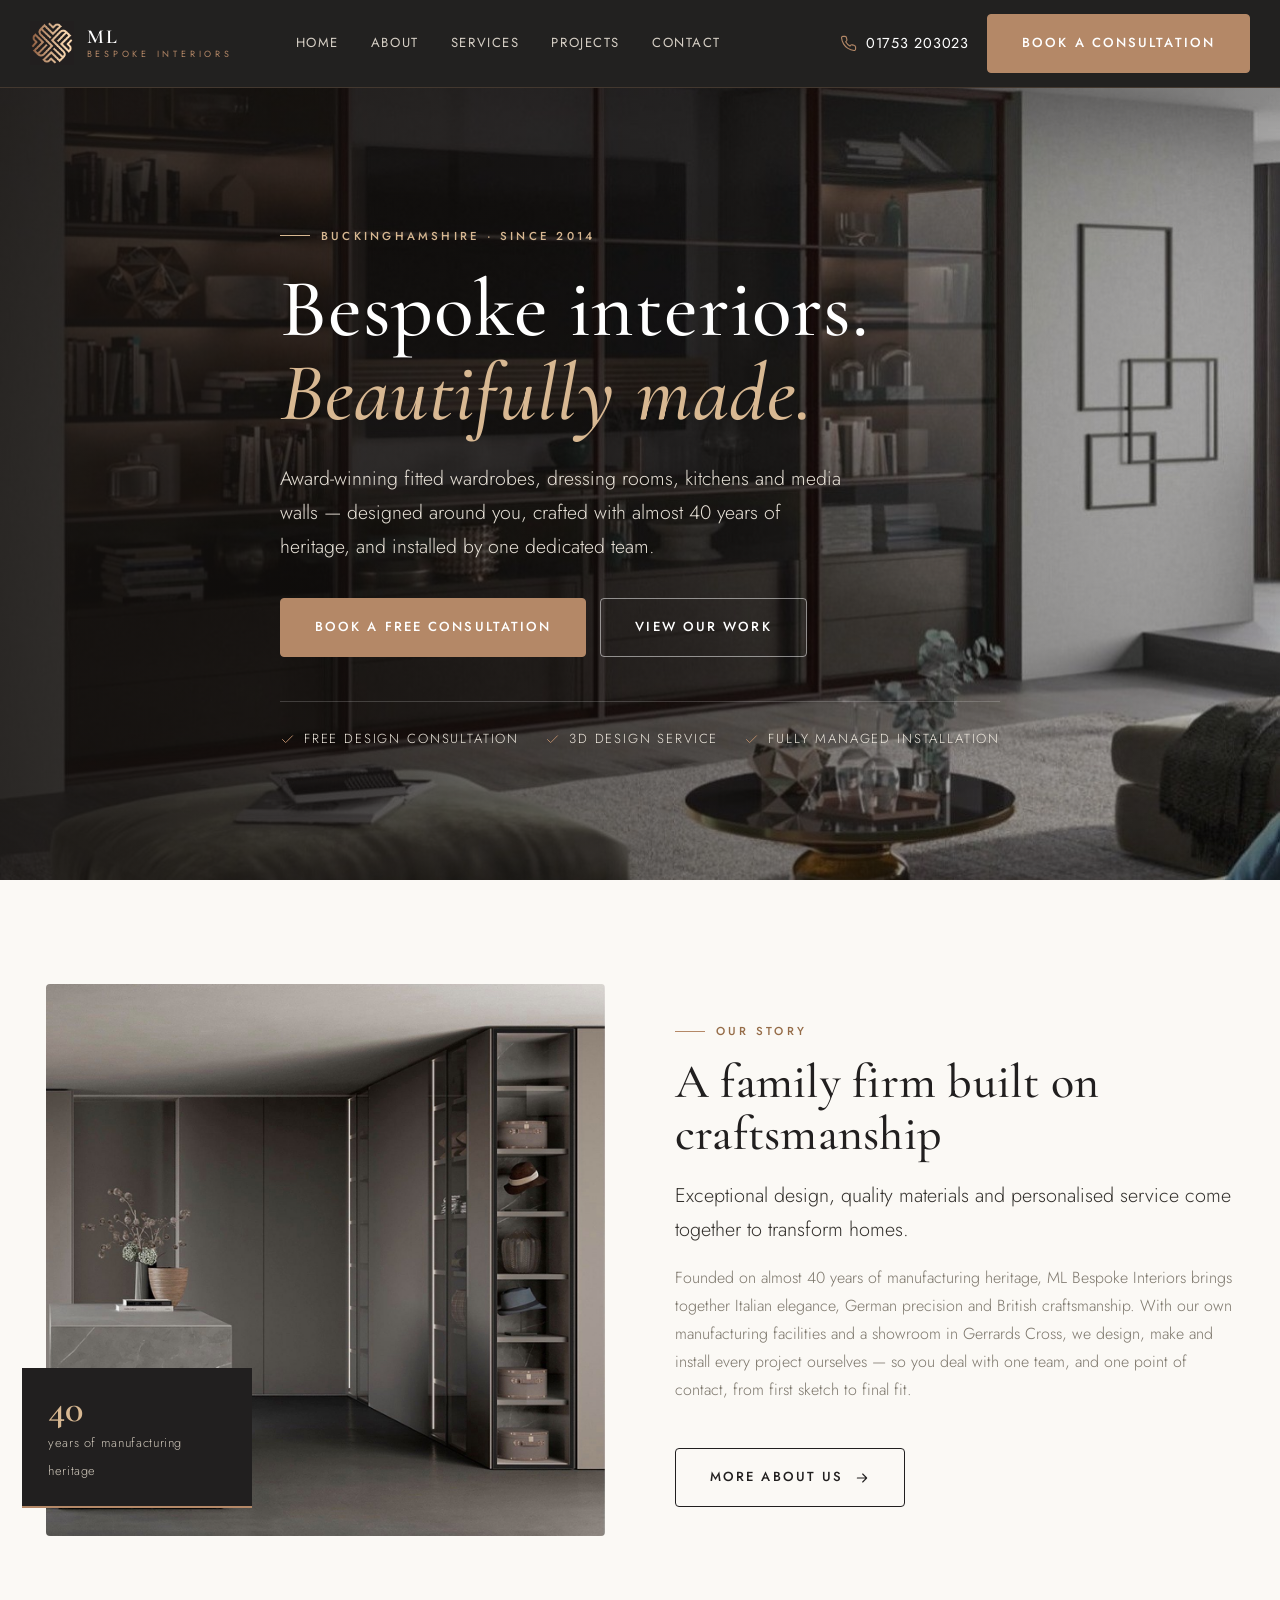
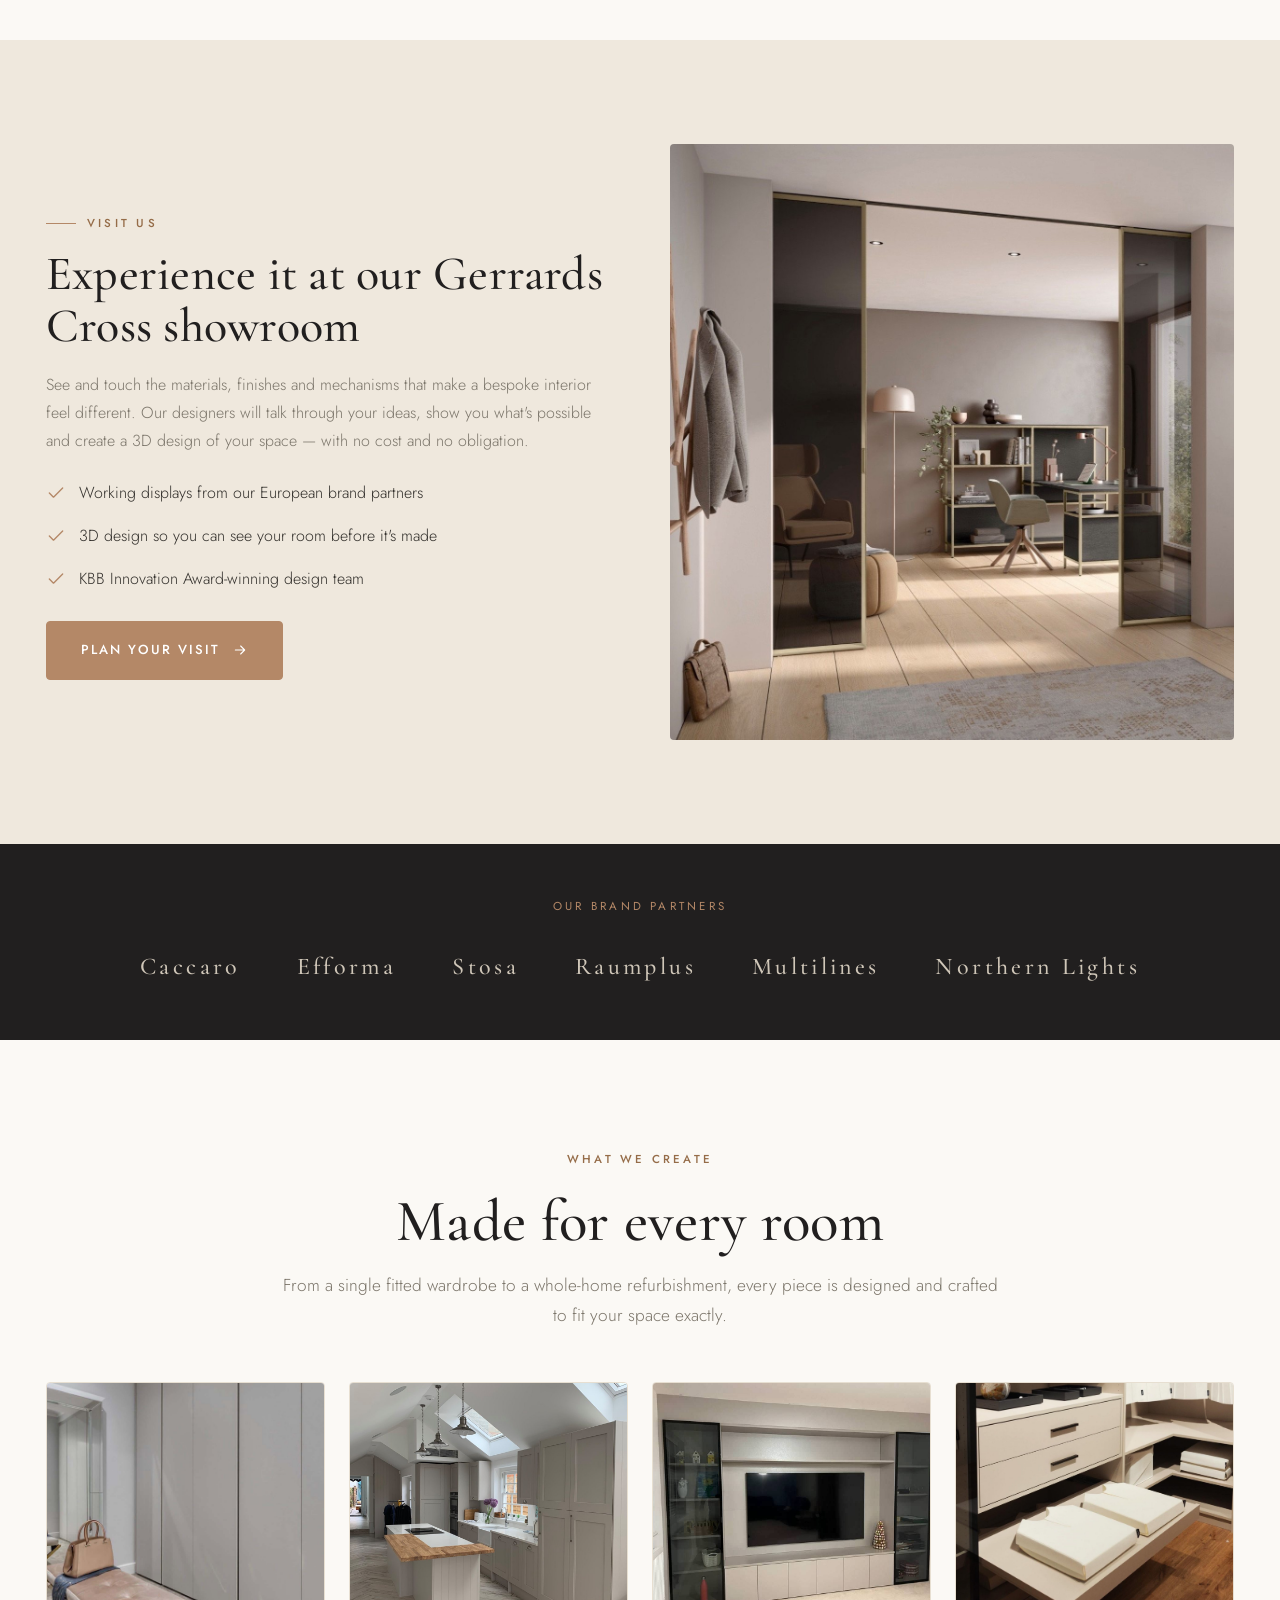
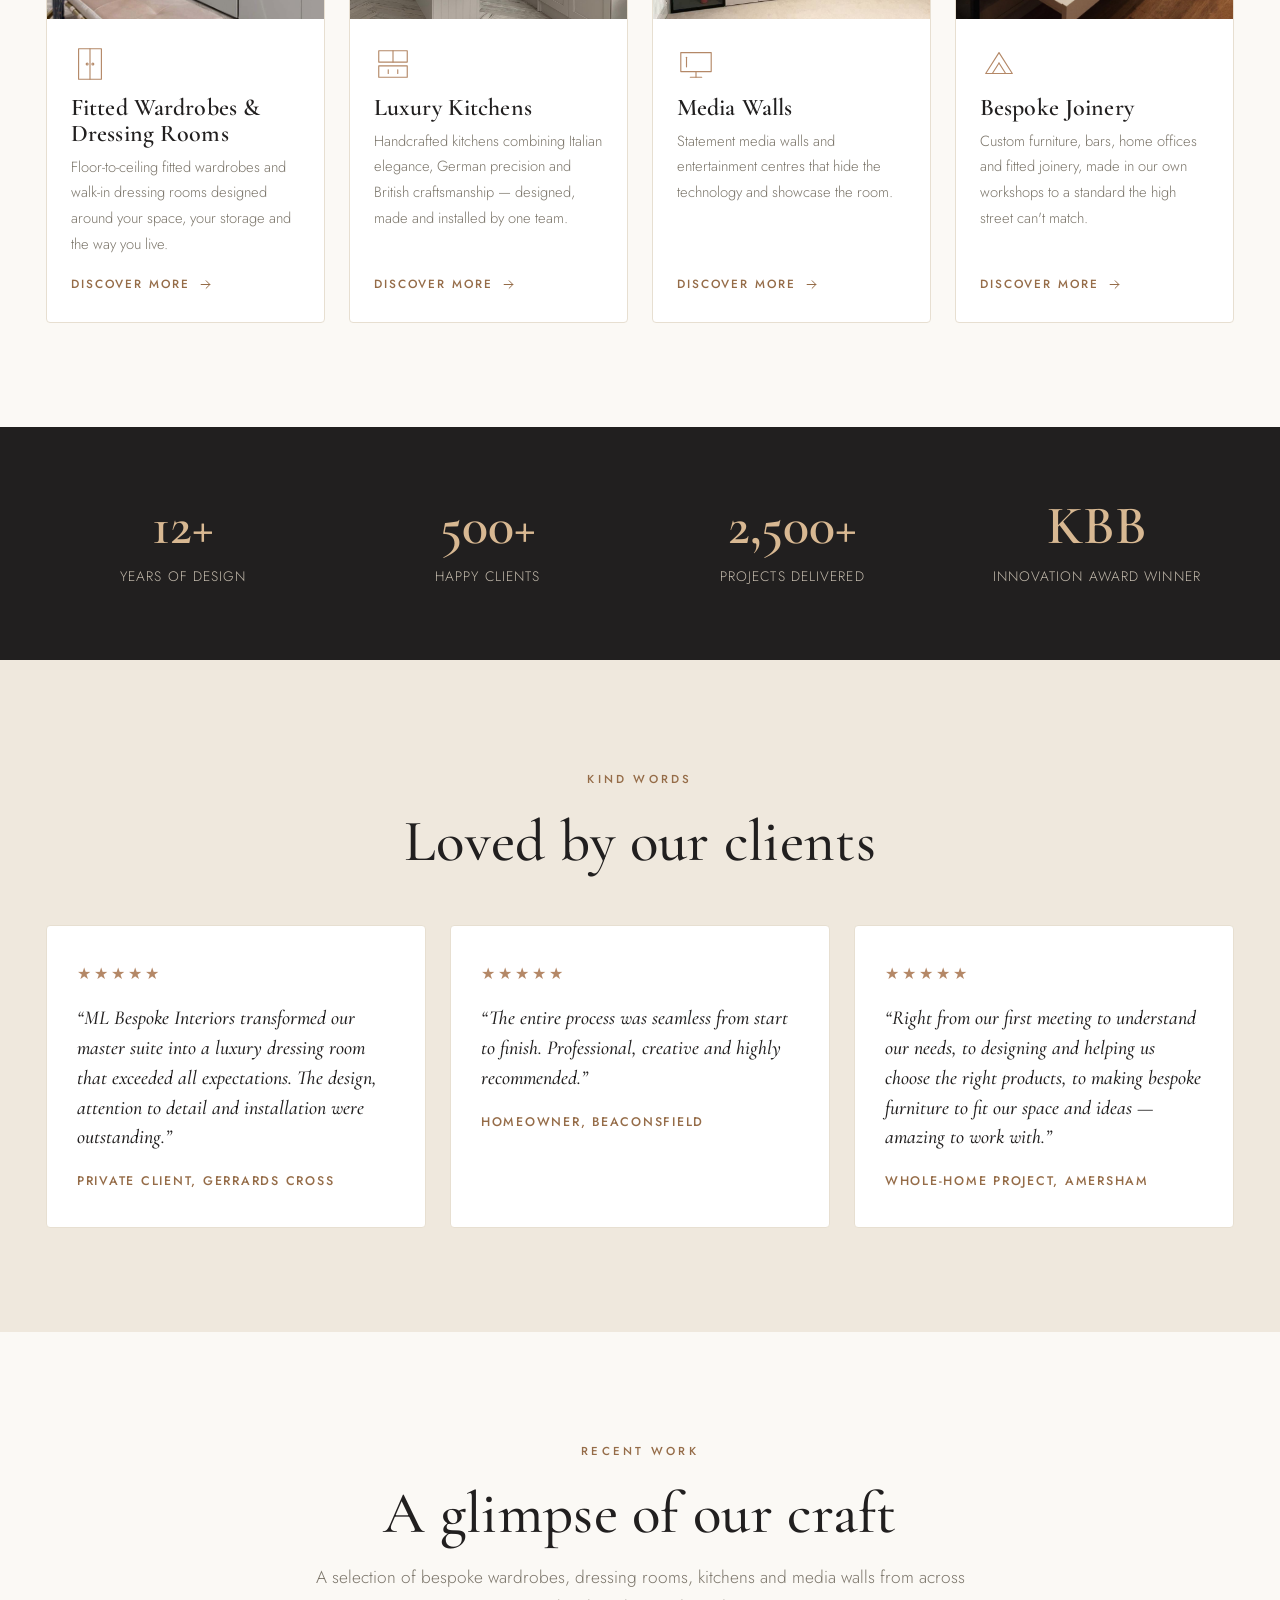
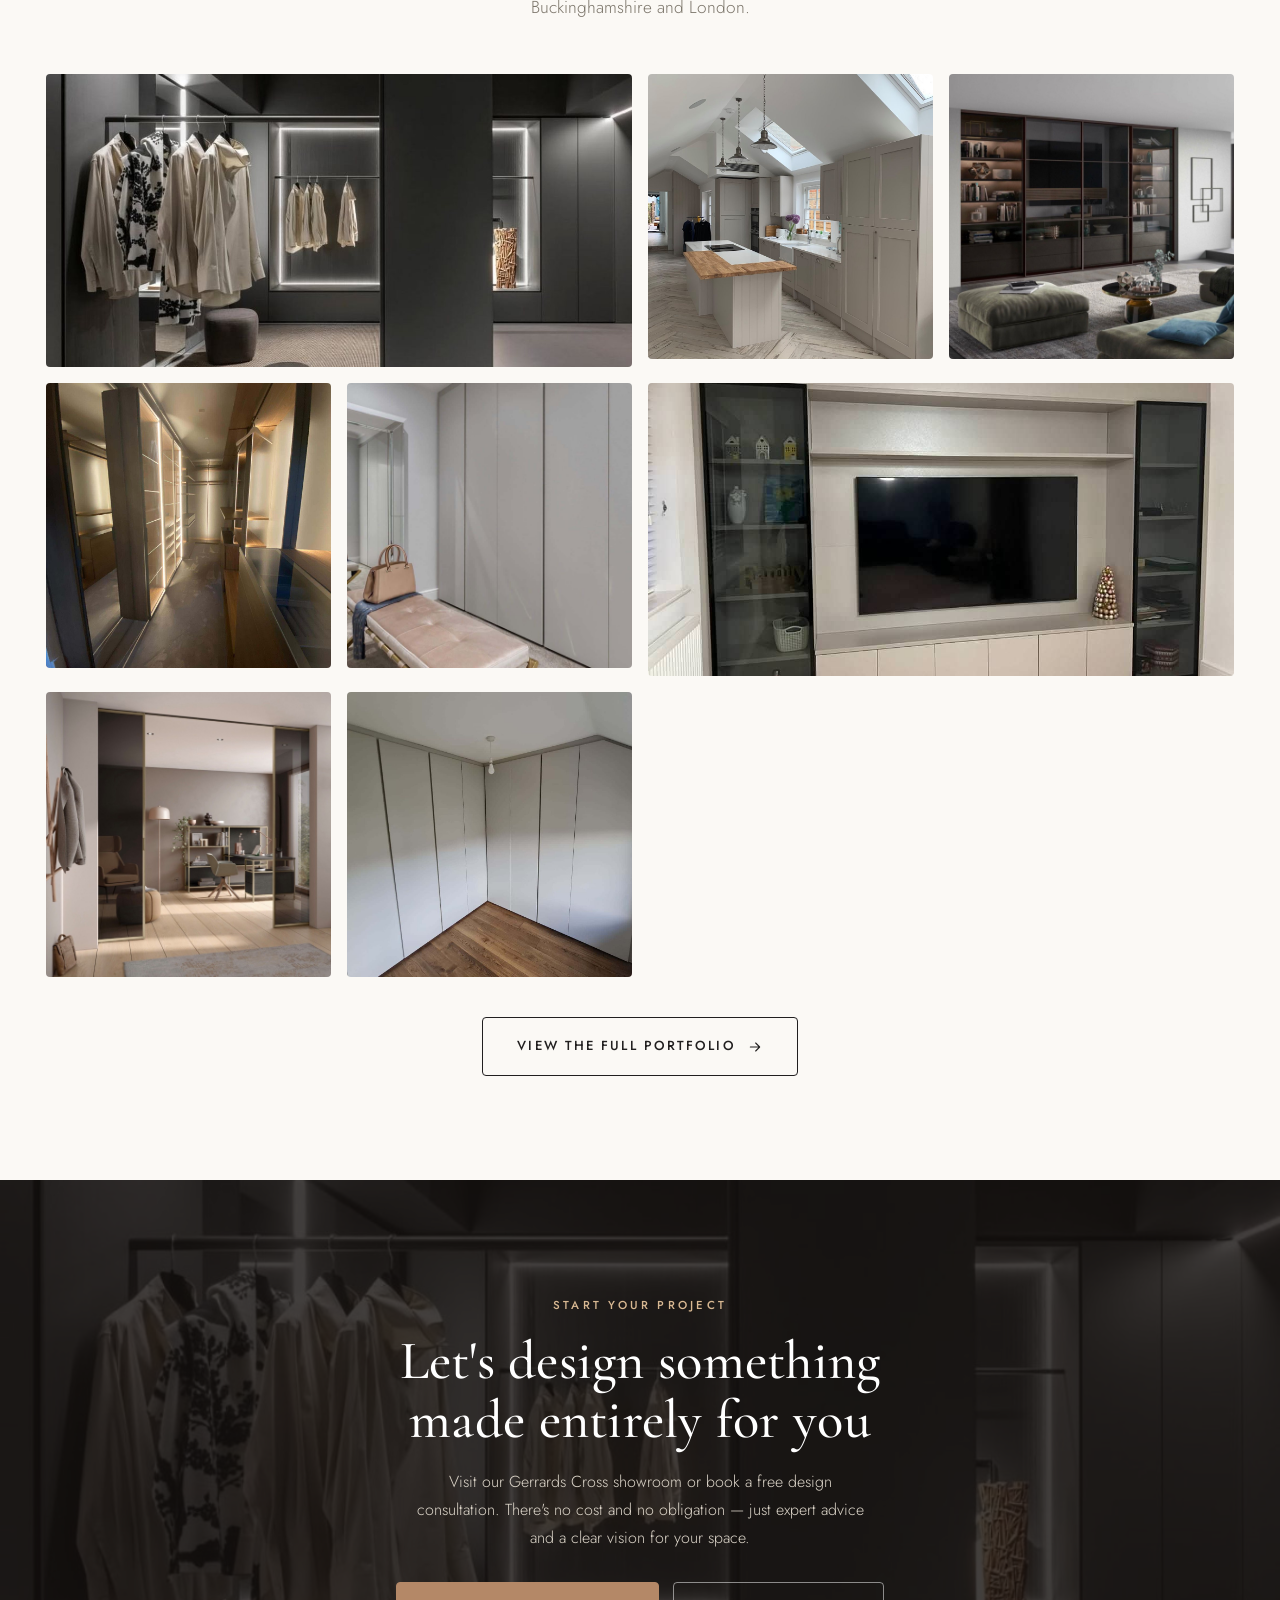
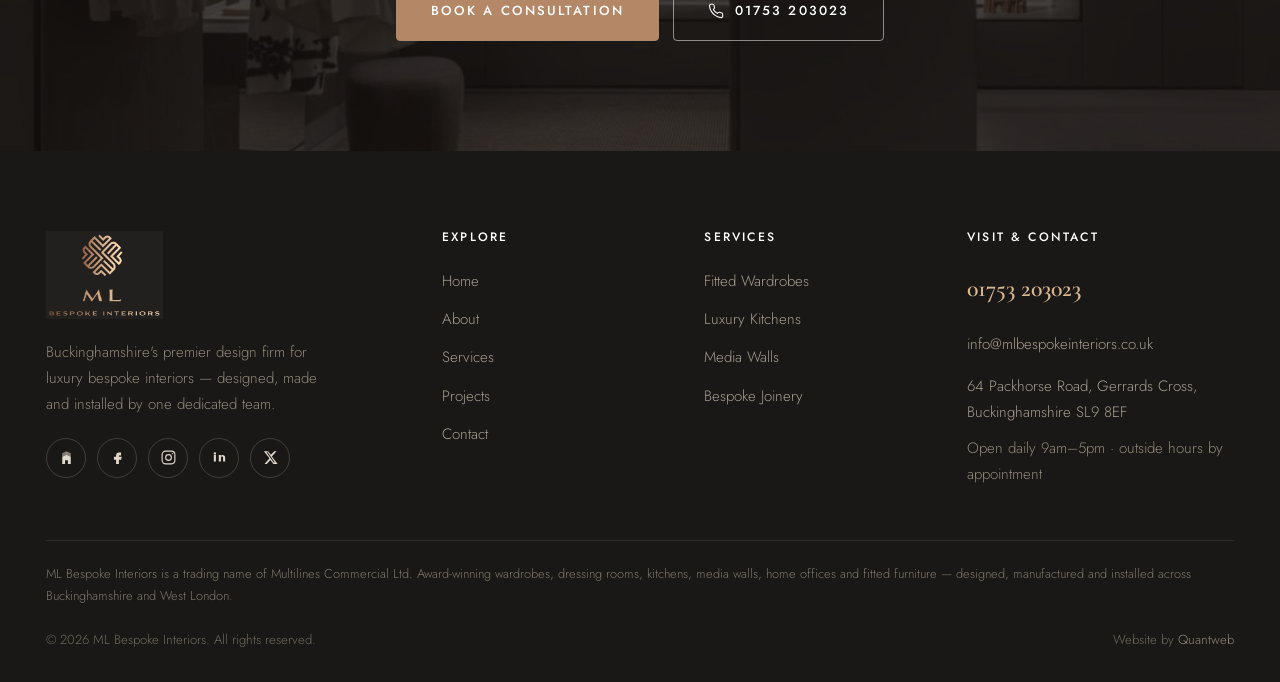
==== index.html @ 846ae1b1 "ML Bespoke Interiors site Co-authored-by: Cursor <cursoragent@cursor.com>" ====
<!doctype html><html lang="en"><head>
<meta charset="utf-8"><meta name="viewport" content="width=device-width,initial-scale=1">
<title>ML Bespoke Interiors — Luxury Bespoke Interiors in Buckinghamshire</title>
<meta name="description" content="Award-winning luxury bespoke interiors in Gerrards Cross, Buckinghamshire. Fitted wardrobes, walk-in dressing rooms, luxury kitchens, media walls and bespoke joinery — designed, made and installed by one team.">
<link rel="canonical" href="https://www.mlbespokeinteriors.co.uk/index.html">
<meta property="og:type" content="website"><meta property="og:site_name" content="ML Bespoke Interiors">
<meta property="og:title" content="ML Bespoke Interiors — Luxury Bespoke Interiors in Buckinghamshire"><meta property="og:description" content="Award-winning luxury bespoke interiors in Gerrards Cross, Buckinghamshire. Fitted wardrobes, walk-in dressing rooms, luxury kitchens, media walls and bespoke joinery — designed, made and installed by one team.">
<meta property="og:image" content="https://www.mlbespokeinteriors.co.uk/assets/hero.jpg"><meta name="theme-color" content="#211f1f">
<link rel="icon" href="assets/favicon.svg">
<link rel="preconnect" href="https://fonts.googleapis.com"><link rel="preconnect" href="https://fonts.gstatic.com" crossorigin>
<link href="https://fonts.googleapis.com/css2?family=Cormorant+Garamond:ital,wght@0,400;0,500;0,600;1,400;1,500&family=Jost:wght@300;400;500&display=swap" rel="stylesheet">
<link rel="stylesheet" href="css/site.css">
</head><body>
<header class="site"><div class="bar">
  <a class="brand" href="index.html" aria-label="ML Bespoke Interiors home">
    <img src="assets/mark.png" alt="ML Bespoke Interiors">
    <span class="bt"><b>ML</b><span>Bespoke Interiors</span></span>
  </a>
  <nav class="nav-links"><a href="index.html">Home</a><a href="about.html">About</a><a href="services.html">Services</a><a href="projects.html">Projects</a><a href="contact.html">Contact</a></nav>
  <div class="nav-cta">
    <a class="callchip" href="tel:+441753203023"><svg viewBox="0 0 24 24" fill="none" stroke="currentColor" stroke-width="1.6" stroke-linecap="round" stroke-linejoin="round"><path d="M22 16.9v3a2 2 0 0 1-2.2 2 19.8 19.8 0 0 1-8.6-3 19.5 19.5 0 0 1-6-6 19.8 19.8 0 0 1-3-8.6A2 2 0 0 1 4.1 2h3a2 2 0 0 1 2 1.7c.1.9.3 1.8.6 2.6a2 2 0 0 1-.5 2.1L8 9.6a16 16 0 0 0 6 6l1.2-1.2a2 2 0 0 1 2.1-.5c.8.3 1.7.5 2.6.6a2 2 0 0 1 1.7 2z"/></svg>01753 203023</a>
    <a class="btn btn-bronze" href="contact.html">Book a consultation</a>
    <button class="burger" data-mm-open aria-label="Open menu"><span></span><span></span><span></span></button>
  </div>
</div></header>
<div class="mm-back" data-mm-close></div>
<aside class="mobile-menu">
  <button class="mm-close" data-mm-close aria-label="Close">&times;</button>
  <a href="index.html" data-mm-close>Home</a><a href="about.html" data-mm-close>About</a><a href="services.html" data-mm-close>Services</a><a href="projects.html" data-mm-close>Projects</a><a href="contact.html" data-mm-close>Contact</a>
  <a class="btn btn-bronze" href="contact.html" data-mm-close>Book a consultation</a>
  <a class="btn btn-outline-w" href="tel:+441753203023" data-mm-close>Call 01753 203023</a>
</aside>
<section class="hero">
  <div class="bgimg"><img src="assets/hero.jpg" alt="Luxury bespoke interior by ML Bespoke Interiors"></div>
  <div class="wrap">
    <span class="eyebrow">Buckinghamshire · Since 2014</span>
    <h1>Bespoke interiors.<br><em>Beautifully made.</em></h1>
    <p class="sub">Award-winning fitted wardrobes, dressing rooms, kitchens and media walls — designed around you, crafted with almost 40 years of heritage, and installed by one dedicated team.</p>
    <div class="hero-cta"><a class="btn btn-bronze" href="contact.html">Book a free consultation</a><a class="btn btn-outline-w" href="projects.html">View our work</a></div>
    <div class="hero-quick">
      <a href="services.html"><svg viewBox="0 0 24 24" fill="none" stroke="currentColor" stroke-width="1.6" stroke-linecap="round" stroke-linejoin="round"><path d="m20 6-11 11-5-5"/></svg> Free design consultation</a>
      <a href="services.html"><svg viewBox="0 0 24 24" fill="none" stroke="currentColor" stroke-width="1.6" stroke-linecap="round" stroke-linejoin="round"><path d="m20 6-11 11-5-5"/></svg> 3D design service</a>
      <a href="services.html"><svg viewBox="0 0 24 24" fill="none" stroke="currentColor" stroke-width="1.6" stroke-linecap="round" stroke-linejoin="round"><path d="m20 6-11 11-5-5"/></svg> Fully managed installation</a>
    </div>
  </div>
</section>

<section class="sec"><div class="wrap"><div class="split">
  <div class="media" data-reveal><img src="assets/p02.jpg" alt="Bespoke fitted furniture in a Buckinghamshire home"><div class="tag"><b>40</b><span>years of manufacturing heritage</span></div></div>
  <div class="copy" data-reveal>
    <span class="eyebrow">Our story</span>
    <h2 style="font-size:clamp(2rem,3.8vw,3rem);margin:16px 0 18px;font-weight:500">A family firm built on craftsmanship</h2>
    <p class="lead">Exceptional design, quality materials and personalised service come together to transform homes.</p>
    <p>Founded on almost 40 years of manufacturing heritage, ML Bespoke Interiors brings together Italian elegance, German precision and British craftsmanship. With our own manufacturing facilities and a showroom in Gerrards Cross, we design, make and install every project ourselves — so you deal with one team, and one point of contact, from first sketch to final fit.</p>
    <a class="btn btn-outline" href="about.html" style="margin-top:26px">More about us <svg viewBox="0 0 24 24" fill="none" stroke="currentColor" stroke-width="1.6" stroke-linecap="round" stroke-linejoin="round"><path d="M5 12h14M13 6l6 6-6 6"/></svg></a>
  </div>
</div></div></section>

<section class="showband sec"><div class="wrap"><div class="split rev">
  <div class="media" data-reveal><img src="assets/p06.jpg" alt="ML Bespoke Interiors showroom design"></div>
  <div class="copy" data-reveal>
    <span class="eyebrow">Visit us</span>
    <h2 style="font-size:clamp(2rem,3.8vw,3rem);margin:16px 0 18px;font-weight:500">Experience it at our Gerrards Cross showroom</h2>
    <p>See and touch the materials, finishes and mechanisms that make a bespoke interior feel different. Our designers will talk through your ideas, show you what's possible and create a 3D design of your space — with no cost and no obligation.</p>
    <ul class="mini-list">
      <li><svg viewBox="0 0 24 24" fill="none" stroke="currentColor" stroke-width="1.6" stroke-linecap="round" stroke-linejoin="round"><path d="m20 6-11 11-5-5"/></svg> Working displays from our European brand partners</li>
      <li><svg viewBox="0 0 24 24" fill="none" stroke="currentColor" stroke-width="1.6" stroke-linecap="round" stroke-linejoin="round"><path d="m20 6-11 11-5-5"/></svg> 3D design so you can see your room before it's made</li>
      <li><svg viewBox="0 0 24 24" fill="none" stroke="currentColor" stroke-width="1.6" stroke-linecap="round" stroke-linejoin="round"><path d="m20 6-11 11-5-5"/></svg> KBB Innovation Award-winning design team</li>
    </ul>
    <a class="btn btn-bronze" href="contact.html" style="margin-top:28px">Plan your visit <svg viewBox="0 0 24 24" fill="none" stroke="currentColor" stroke-width="1.6" stroke-linecap="round" stroke-linejoin="round"><path d="M5 12h14M13 6l6 6-6 6"/></svg></a>
  </div>
</div></div></section>

<section class="brands"><div class="wrap">
  <p class="lab">Our brand partners</p>
  <div class="row"><span>Caccaro</span><span>Efforma</span><span>Stosa</span><span>Raumplus</span><span>Multilines</span><span>Northern Lights</span></div>
</div></section>

<section class="sec"><div class="wrap">
  <div class="sec-head center" data-reveal><span class="eyebrow c">What we create</span><h2>Made for every room</h2><p>From a single fitted wardrobe to a whole-home refurbishment, every piece is designed and crafted to fit your space exactly.</p></div>
  <div class="grid4"><a class="scard" href="services.html" data-reveal>
      <div class="ph"><img src="assets/p11.jpg" alt="Fitted Wardrobes & Dressing Rooms" loading="lazy"></div>
      <div class="bd"><div class="ic"><svg viewBox="0 0 40 40" fill="none" stroke="currentColor" stroke-width="1.2" stroke-linecap="round" stroke-linejoin="round"><rect x="8" y="4" width="24" height="32"/><line x1="20" y1="4" x2="20" y2="36"/><circle cx="17" cy="20" r="1"/><circle cx="23" cy="20" r="1"/></svg></div><h3>Fitted Wardrobes & Dressing Rooms</h3><p>Floor-to-ceiling fitted wardrobes and walk-in dressing rooms designed around your space, your storage and the way you live.</p><span class="go">Discover more <svg viewBox="0 0 24 24" fill="none" stroke="currentColor" stroke-width="1.6" stroke-linecap="round" stroke-linejoin="round"><path d="M5 12h14M13 6l6 6-6 6"/></svg></span></div></a><a class="scard" href="services.html" data-reveal>
      <div class="ph"><img src="assets/p03.jpg" alt="Luxury Kitchens" loading="lazy"></div>
      <div class="bd"><div class="ic"><svg viewBox="0 0 40 40" fill="none" stroke="currentColor" stroke-width="1.2" stroke-linecap="round" stroke-linejoin="round"><rect x="5" y="6" width="30" height="12"/><rect x="5" y="22" width="30" height="12"/><line x1="20" y1="6" x2="20" y2="18"/><line x1="15" y1="26" x2="15" y2="30"/><line x1="25" y1="26" x2="25" y2="30"/></svg></div><h3>Luxury Kitchens</h3><p>Handcrafted kitchens combining Italian elegance, German precision and British craftsmanship — designed, made and installed by one team.</p><span class="go">Discover more <svg viewBox="0 0 24 24" fill="none" stroke="currentColor" stroke-width="1.6" stroke-linecap="round" stroke-linejoin="round"><path d="M5 12h14M13 6l6 6-6 6"/></svg></span></div></a><a class="scard" href="services.html" data-reveal>
      <div class="ph"><img src="assets/p08.jpg" alt="Media Walls" loading="lazy"></div>
      <div class="bd"><div class="ic"><svg viewBox="0 0 40 40" fill="none" stroke="currentColor" stroke-width="1.2" stroke-linecap="round" stroke-linejoin="round"><rect x="4" y="8" width="32" height="20"/><line x1="14" y1="34" x2="26" y2="34"/><line x1="20" y1="28" x2="20" y2="34"/><line x1="10" y1="13" x2="10" y2="23"/></svg></div><h3>Media Walls</h3><p>Statement media walls and entertainment centres that hide the technology and showcase the room.</p><span class="go">Discover more <svg viewBox="0 0 24 24" fill="none" stroke="currentColor" stroke-width="1.6" stroke-linecap="round" stroke-linejoin="round"><path d="M5 12h14M13 6l6 6-6 6"/></svg></span></div></a><a class="scard" href="services.html" data-reveal>
      <div class="ph"><img src="assets/p05.jpg" alt="Bespoke Joinery" loading="lazy"></div>
      <div class="bd"><div class="ic"><svg viewBox="0 0 40 40" fill="none" stroke="currentColor" stroke-width="1.2" stroke-linecap="round" stroke-linejoin="round"><path d="M6 30 20 8l14 22z"/><line x1="13" y1="30" x2="20" y2="19"/><line x1="27" y1="30" x2="20" y2="19"/></svg></div><h3>Bespoke Joinery</h3><p>Custom furniture, bars, home offices and fitted joinery, made in our own workshops to a standard the high street can't match.</p><span class="go">Discover more <svg viewBox="0 0 24 24" fill="none" stroke="currentColor" stroke-width="1.6" stroke-linecap="round" stroke-linejoin="round"><path d="M5 12h14M13 6l6 6-6 6"/></svg></span></div></a></div>
</div></section>

<section class="stats sec-sm"><div class="wrap"><div class="s" data-reveal><b>12+</b><span>Years of design</span></div><div class="s" data-reveal><b>500+</b><span>Happy clients</span></div><div class="s" data-reveal><b>2,500+</b><span>Projects delivered</span></div><div class="s" data-reveal><b>KBB</b><span>Innovation Award winner</span></div></div></section>

<section class="sec" style="background:var(--stone)"><div class="wrap">
  <div class="sec-head center" data-reveal><span class="eyebrow c">Kind words</span><h2>Loved by our clients</h2></div>
  <div class="tgrid"><div class="tcard" data-reveal><div class="stars">&#9733;&#9733;&#9733;&#9733;&#9733;</div><p>&ldquo;ML Bespoke Interiors transformed our master suite into a luxury dressing room that exceeded all expectations. The design, attention to detail and installation were outstanding.&rdquo;</p><div class="who">Private client, Gerrards Cross</div></div><div class="tcard" data-reveal><div class="stars">&#9733;&#9733;&#9733;&#9733;&#9733;</div><p>&ldquo;The entire process was seamless from start to finish. Professional, creative and highly recommended.&rdquo;</p><div class="who">Homeowner, Beaconsfield</div></div><div class="tcard" data-reveal><div class="stars">&#9733;&#9733;&#9733;&#9733;&#9733;</div><p>&ldquo;Right from our first meeting to understand our needs, to designing and helping us choose the right products, to making bespoke furniture to fit our space and ideas — amazing to work with.&rdquo;</p><div class="who">Whole-home project, Amersham</div></div></div>
</div></section>

<section class="sec"><div class="wrap">
  <div class="sec-head center" data-reveal><span class="eyebrow c">Recent work</span><h2>A glimpse of our craft</h2><p>A selection of bespoke wardrobes, dressing rooms, kitchens and media walls from across Buckinghamshire and London.</p></div>
  <div class="gal"><a data-lb="assets/p12.jpg" class="wide"><img src="assets/p12.jpg" alt="ML Bespoke Interiors project" loading="lazy"></a><a data-lb="assets/p03.jpg"><img src="assets/p03.jpg" alt="ML Bespoke Interiors project" loading="lazy"></a><a data-lb="assets/p04.jpg"><img src="assets/p04.jpg" alt="ML Bespoke Interiors project" loading="lazy"></a><a data-lb="assets/p07.jpg"><img src="assets/p07.jpg" alt="ML Bespoke Interiors project" loading="lazy"></a><a data-lb="assets/p11.jpg"><img src="assets/p11.jpg" alt="ML Bespoke Interiors project" loading="lazy"></a><a data-lb="assets/p08.jpg" class="wide"><img src="assets/p08.jpg" alt="ML Bespoke Interiors project" loading="lazy"></a><a data-lb="assets/p06.jpg"><img src="assets/p06.jpg" alt="ML Bespoke Interiors project" loading="lazy"></a><a data-lb="assets/p10.jpg"><img src="assets/p10.jpg" alt="ML Bespoke Interiors project" loading="lazy"></a></div>
  <div style="text-align:center;margin-top:40px" data-reveal><a class="btn btn-outline" href="projects.html">View the full portfolio <svg viewBox="0 0 24 24" fill="none" stroke="currentColor" stroke-width="1.6" stroke-linecap="round" stroke-linejoin="round"><path d="M5 12h14M13 6l6 6-6 6"/></svg></a></div>
</div></section>

<section class="cta">
  <div class="bgimg"><img src="assets/p12.jpg" alt="Luxury walk-in dressing room by ML Bespoke Interiors" loading="lazy"></div>
  <div class="wrap" data-reveal>
    <span class="eyebrow c" style="color:var(--gold-l)">Start your project</span>
    <h2>Let's design something made entirely for you</h2>
    <p>Visit our Gerrards Cross showroom or book a free design consultation. There's no cost and no obligation — just expert advice and a clear vision for your space.</p>
    <div class="cta-row"><a class="btn btn-bronze" href="contact.html">Book a consultation</a><a class="btn btn-outline-w" href="tel:+441753203023"><svg viewBox="0 0 24 24" fill="none" stroke="currentColor" stroke-width="1.6" stroke-linecap="round" stroke-linejoin="round"><path d="M22 16.9v3a2 2 0 0 1-2.2 2 19.8 19.8 0 0 1-8.6-3 19.5 19.5 0 0 1-6-6 19.8 19.8 0 0 1-3-8.6A2 2 0 0 1 4.1 2h3a2 2 0 0 1 2 1.7c.1.9.3 1.8.6 2.6a2 2 0 0 1-.5 2.1L8 9.6a16 16 0 0 0 6 6l1.2-1.2a2 2 0 0 1 2.1-.5c.8.3 1.7.5 2.6.6a2 2 0 0 1 1.7 2z"/></svg> 01753 203023</a></div>
  </div>
</section>
<footer class="site"><div class="wrap">
  <div class="cols">
    <div class="fbrand"><img src="assets/logo.png" alt="ML Bespoke Interiors"><p>Buckinghamshire's premier design firm for luxury bespoke interiors — designed, made and installed by one dedicated team.</p>
      <div class="fsoc"><a href="https://www.houzz.co.uk/pro/webuser_960647307" target="_blank" rel="noopener" aria-label="Houzz"><svg viewBox="0 0 24 24" fill="currentColor"><path d="M12 3 6 6v5l6-3 6 3V6z" opacity=".55"/><path d="M6 11v10h4v-5h4v5h4V11l-6-3z"/></svg></a><a href="https://www.facebook.com/MultilinesLuxuryBedrooms" target="_blank" rel="noopener" aria-label="Facebook"><svg viewBox="0 0 24 24" fill="currentColor"><path d="M14 9h3V5h-3c-2.2 0-4 1.8-4 4v2H7v4h3v6h4v-6h3l1-4h-4V9a1 1 0 0 1 1-1z"/></svg></a><a href="https://www.instagram.com/ml_bespoke_interiors" target="_blank" rel="noopener" aria-label="Instagram"><svg viewBox="0 0 24 24" fill="none" stroke="currentColor" stroke-width="1.6"><rect x="3" y="3" width="18" height="18" rx="5"/><circle cx="12" cy="12" r="4"/><circle cx="17.5" cy="6.5" r="1" fill="currentColor" stroke="none"/></svg></a><a href="https://www.linkedin.com/company/79999368" target="_blank" rel="noopener" aria-label="LinkedIn"><svg viewBox="0 0 24 24" fill="currentColor"><path d="M6.94 8.5v9H4V8.5zM5.47 4.5a1.7 1.7 0 1 0 0 3.4 1.7 1.7 0 0 0 0-3.4zM20 17.5h-2.9v-4.8c0-1.2-.5-2-1.5-2s-1.6.7-1.6 2v4.8H11v-9h2.9v1.2c.5-.8 1.4-1.4 2.7-1.4 2 0 3.4 1.3 3.4 4z"/></svg></a><a href="https://x.com/ml_bespoke" target="_blank" rel="noopener" aria-label="X"><svg viewBox="0 0 24 24" fill="currentColor"><path d="M17.5 3h3l-6.6 7.6L22 21h-5.9l-4.3-5.6L6.7 21H3.6l7-8.1L2.5 3h6l3.9 5.1zm-1 16h1.6L8 4.6H6.3z"/></svg></a></div>
    </div>
    <div class="col"><h4>Explore</h4><a href="index.html">Home</a><a href="about.html">About</a><a href="services.html">Services</a><a href="projects.html">Projects</a><a href="contact.html">Contact</a></div>
    <div class="col"><h4>Services</h4><a href="services.html">Fitted Wardrobes</a><a href="services.html">Luxury Kitchens</a><a href="services.html">Media Walls</a><a href="services.html">Bespoke Joinery</a></div>
    <div class="col fcontact"><h4>Visit &amp; contact</h4>
      <a class="big" href="tel:+441753203023">01753 203023</a>
      <a href="mailto:info@mlbespokeinteriors.co.uk">info@mlbespokeinteriors.co.uk</a>
      <p style="margin-top:10px">64 Packhorse Road, Gerrards Cross, Buckinghamshire SL9 8EF</p>
      <p style="color:#8f877a">Open daily 9am–5pm · outside hours by appointment</p>
    </div>
  </div>
  <div style="padding-top:22px;font-size:.8rem;color:#7d766b;line-height:1.7;font-weight:300">
    <p>ML Bespoke Interiors is a trading name of Multilines Commercial Ltd. Award-winning wardrobes, dressing rooms, kitchens, media walls, home offices and fitted furniture — designed, manufactured and installed across Buckinghamshire and West London.</p>
  </div>
  <div class="foot-bot"><span>&copy; 2026 ML Bespoke Interiors. All rights reserved.</span><span>Website by <a href="https://quantweb.co.uk" target="_blank" rel="noopener">Quantweb</a></span></div>
</div></footer>
<div class="lb" id="lb"><span class="x">&times;</span><span class="nav prev">&#8249;</span><span class="nav next">&#8250;</span><img src="" alt="ML Bespoke Interiors project"></div>
<script src="js/site.js"></script>
</body></html>
---- css/site.css ----
/* ML Bespoke Interiors — Quantweb build 2026 (charcoal + bronze, luxury) */
:root{
  --ink:#211f1f; --ink2:#33302c; --muted:#7c766b; --soft:#9a9284;
  --bronze:#b48867; --bronze-d:#956c48; --gold-l:#d8b892;
  --cream:#f7f3ec; --stone:#efe8dd; --line:#e7dfd1; --line-d:#3a3632;
  --bg:#fbf9f5; --white:#fff; --dark:#1a1817; --charcoal:#211f1f;
  --f-h:"Cormorant Garamond",Georgia,serif;
  --f-b:"Jost",-apple-system,BlinkMacSystemFont,"Segoe UI",sans-serif;
  --wrap:1240px; --r:4px;
  --shadow:0 34px 70px -30px rgba(30,22,12,.34);
  --shadow-s:0 16px 38px -18px rgba(30,22,12,.24);
}
*{box-sizing:border-box;margin:0;padding:0}
html{scroll-behavior:smooth}
body{font-family:var(--f-b);background:var(--bg);color:var(--ink2);line-height:1.75;font-weight:300;-webkit-font-smoothing:antialiased;overflow-x:hidden}
img{max-width:100%;display:block}
a{color:inherit;text-decoration:none}
h1,h2,h3,h4{font-family:var(--f-h);color:var(--ink);line-height:1.08;font-weight:600;letter-spacing:.005em}
.wrap{max-width:var(--wrap);margin:0 auto;padding:0 26px}
.eyebrow{display:inline-flex;align-items:center;gap:11px;font-family:var(--f-b);font-weight:500;font-size:.72rem;letter-spacing:.28em;text-transform:uppercase;color:var(--bronze-d)}
.eyebrow::before{content:"";width:30px;height:1px;background:var(--bronze)}
.eyebrow.c::before{display:none}
.sec{padding:104px 0}
.sec-sm{padding:72px 0}
.sec-head{max-width:720px;margin-bottom:52px}
.sec-head.center{margin-left:auto;margin-right:auto;text-align:center}
.sec-head h2{font-size:clamp(2.4rem,4.6vw,3.7rem);margin:18px 0 16px;font-weight:500}
.sec-head p{font-size:1.08rem;color:var(--muted)}
.lead{font-size:1.24rem;color:var(--ink2);font-weight:300;line-height:1.7}

/* buttons */
.btn{display:inline-flex;align-items:center;justify-content:center;gap:11px;font-family:var(--f-b);font-weight:500;font-size:.82rem;letter-spacing:.16em;text-transform:uppercase;padding:17px 34px;border-radius:var(--r);border:1px solid transparent;cursor:pointer;transition:.25s}
.btn svg{width:16px;height:16px}
.btn-bronze{background:var(--bronze);color:#fff;border-color:var(--bronze)}
.btn-bronze:hover{background:var(--bronze-d);border-color:var(--bronze-d)}
.btn-ink{background:var(--ink);color:#fff;border-color:var(--ink)}
.btn-ink:hover{background:#000}
.btn-outline{background:transparent;color:var(--ink);border-color:var(--ink)}
.btn-outline:hover{background:var(--ink);color:#fff}
.btn-outline-w{background:transparent;color:#fff;border-color:rgba(255,255,255,.5)}
.btn-outline-w:hover{background:#fff;color:var(--ink);border-color:#fff}

/* header — charcoal bar (logo blends) */
header.site{position:sticky;top:0;z-index:60;background:rgba(26,24,23,.96);backdrop-filter:blur(10px);border-bottom:1px solid rgba(180,136,103,.22)}
.bar{max-width:1340px;margin:0 auto;padding:14px 30px;display:flex;align-items:center;gap:26px}
.brand{display:flex;align-items:center;gap:13px}
.brand img{height:44px;width:auto}
.brand .bt{display:flex;flex-direction:column;line-height:1}
.brand .bt b{font-family:var(--f-h);font-weight:600;font-size:1.24rem;color:#fff;letter-spacing:.14em}
.brand .bt span{font-family:var(--f-b);font-weight:400;font-size:.56rem;letter-spacing:.42em;text-transform:uppercase;color:var(--bronze);margin-top:3px}
.nav-links{display:flex;gap:2px;margin-left:22px}
.nav-links a{font-family:var(--f-b);font-weight:400;font-size:.82rem;letter-spacing:.12em;text-transform:uppercase;color:#d7d0c6;padding:10px 15px;transition:.2s;position:relative}
.nav-links a:hover{color:#fff}
.nav-links a.active{color:var(--bronze)}
.nav-cta{margin-left:auto;display:flex;align-items:center;gap:18px}
.callchip{display:inline-flex;align-items:center;gap:9px;font-family:var(--f-b);font-weight:400;color:#fff;font-size:.9rem;letter-spacing:.06em}
.callchip svg{width:17px;height:17px;color:var(--bronze)}
.burger{display:none;flex-direction:column;gap:5px;background:none;border:0;cursor:pointer;padding:8px}
.burger span{width:25px;height:1.5px;background:#fff}

.mm-back{position:fixed;inset:0;background:rgba(15,12,10,.6);opacity:0;visibility:hidden;transition:.25s;z-index:70}
.mm-back.open{opacity:1;visibility:visible}
.mobile-menu{position:fixed;top:0;right:-360px;width:320px;max-width:88vw;height:100%;background:var(--charcoal);z-index:80;padding:30px 28px;display:flex;flex-direction:column;gap:2px;transition:right .35s cubic-bezier(.4,0,.2,1)}
.mobile-menu.open{right:0}
.mobile-menu a{font-family:var(--f-b);font-weight:400;font-size:.92rem;letter-spacing:.14em;text-transform:uppercase;color:#e4ddd2;padding:15px 4px;border-bottom:1px solid rgba(255,255,255,.08)}
.mobile-menu .btn{margin-top:20px}
.mm-close{align-self:flex-end;background:none;border:0;font-size:2rem;color:#a99f92;cursor:pointer;margin-bottom:8px;font-weight:200}

/* hero — full-bleed */
.hero{position:relative;min-height:88vh;display:flex;align-items:center;color:#fff;overflow:hidden}
.hero .bgimg{position:absolute;inset:0;z-index:0}
.hero .bgimg img{width:100%;height:100%;object-fit:cover}
.hero::after{content:"";position:absolute;inset:0;z-index:1;background:linear-gradient(90deg,rgba(20,17,15,.86) 0%,rgba(20,17,15,.6) 45%,rgba(20,17,15,.25) 100%)}
.hero .wrap{position:relative;z-index:2;padding-top:80px;padding-bottom:80px}
.hero .eyebrow{color:var(--gold-l)}
.hero .eyebrow::before{background:var(--gold-l)}
.hero h1{color:#fff;font-size:clamp(2.9rem,6.4vw,5.6rem);font-weight:500;line-height:1.02;letter-spacing:.01em;margin:22px 0 0;max-width:16ch}
.hero h1 em{font-style:italic;color:var(--gold-l)}
.hero .sub{font-size:1.22rem;color:#e7e1d7;font-weight:300;margin:26px 0 34px;max-width:52ch}
.hero-cta{display:flex;flex-wrap:wrap;gap:14px}
.hero-quick{display:flex;flex-wrap:wrap;gap:26px;margin-top:44px;padding-top:26px;border-top:1px solid rgba(255,255,255,.18)}
.hero-quick a{display:inline-flex;align-items:center;gap:9px;font-size:.82rem;letter-spacing:.14em;text-transform:uppercase;color:#efe9df;transition:.2s}
.hero-quick a:hover{color:var(--gold-l)}
.hero-quick svg{width:15px;height:15px;color:var(--bronze)}

/* intro split */
.split{display:grid;grid-template-columns:1fr 1fr;gap:70px;align-items:center}
.split.rev .media{order:2}
.media{position:relative}
.media img{width:100%;object-fit:cover;border-radius:var(--r)}
.media.tall img{aspect-ratio:4/5}
.media .tag{position:absolute;left:-24px;bottom:28px;background:var(--charcoal);color:#fff;padding:22px 26px;max-width:230px;border-bottom:2px solid var(--bronze)}
.media .tag b{font-family:var(--f-h);font-size:2.4rem;color:var(--gold-l);display:block;line-height:1;font-weight:600}
.media .tag span{font-size:.8rem;color:#cfc7ba;letter-spacing:.05em}
.copy p{margin-bottom:18px;color:var(--muted)}
.copy .lead{color:var(--ink2)}
.mini-list{list-style:none;margin:24px 0 0;display:grid;gap:15px}
.mini-list li{display:flex;gap:13px;align-items:flex-start;font-size:1rem;color:var(--ink2);font-weight:300}
.mini-list svg{width:20px;height:20px;color:var(--bronze);flex:none;margin-top:4px}

/* showroom band */
.showband{background:var(--stone)}
.showband .split{gap:60px}

/* brand partners strip */
.brands{background:var(--charcoal);color:#fff;padding:52px 0}
.brands .lab{text-align:center;font-family:var(--f-b);font-weight:400;font-size:.72rem;letter-spacing:.28em;text-transform:uppercase;color:var(--bronze);margin-bottom:30px}
.brands .row{display:flex;flex-wrap:wrap;justify-content:center;align-items:center;gap:20px 56px}
.brands .row span{font-family:var(--f-h);font-size:1.5rem;font-weight:500;letter-spacing:.14em;color:#cfc6b8;transition:.2s}
.brands .row span:hover{color:var(--gold-l)}

/* services grid */
.grid4{display:grid;grid-template-columns:repeat(4,1fr);gap:24px}
.scard{background:var(--white);border:1px solid var(--line);border-radius:var(--r);overflow:hidden;display:flex;flex-direction:column;transition:.3s}
.scard:hover{box-shadow:var(--shadow);transform:translateY(-5px)}
.scard .ph{aspect-ratio:4/3.4;overflow:hidden}
.scard .ph img{width:100%;height:100%;object-fit:cover;transition:.6s}
.scard:hover .ph img{transform:scale(1.06)}
.scard .bd{padding:26px 24px 28px;display:flex;flex-direction:column;flex:1}
.scard .ic{width:38px;height:38px;color:var(--bronze);margin-bottom:12px}
.scard .ic svg{width:38px;height:38px}
.scard h3{font-size:1.5rem;font-weight:600;margin-bottom:8px}
.scard p{color:var(--muted);font-size:.92rem;flex:1}
.scard .go{margin-top:16px;display:inline-flex;align-items:center;gap:8px;font-family:var(--f-b);font-weight:500;font-size:.74rem;letter-spacing:.16em;text-transform:uppercase;color:var(--bronze-d)}
.scard .go svg{width:15px;height:15px;transition:.2s}
.scard:hover .go svg{transform:translateX(5px)}

/* stats dark band */
.stats{background:var(--charcoal);color:#fff}
.stats .wrap{display:grid;grid-template-columns:repeat(4,1fr);gap:30px;text-align:center}
.stats .s b{font-family:var(--f-h);font-weight:600;font-size:3.4rem;color:var(--gold-l);display:block;line-height:1}
.stats .s span{color:#c3baac;font-size:.86rem;letter-spacing:.08em;margin-top:10px;display:block;text-transform:uppercase}

/* testimonials */
.tgrid{display:grid;grid-template-columns:repeat(3,1fr);gap:24px}
.tcard{background:var(--white);border:1px solid var(--line);border-radius:var(--r);padding:34px 30px}
.tcard .stars{color:var(--bronze);letter-spacing:3px;font-size:1rem;margin-bottom:16px}
.tcard p{font-family:var(--f-h);font-size:1.24rem;font-style:italic;color:var(--ink);line-height:1.5;font-weight:500}
.tcard .who{margin-top:18px;font-family:var(--f-b);font-weight:500;font-size:.78rem;letter-spacing:.14em;text-transform:uppercase;color:var(--bronze-d)}

/* gallery */
.gal{display:grid;grid-template-columns:repeat(4,1fr);gap:16px}
.gal a{position:relative;overflow:hidden;border-radius:var(--r);aspect-ratio:1/1;cursor:pointer;background:var(--stone)}
.gal a.wide{grid-column:span 2;aspect-ratio:2/1}
.gal img{width:100%;height:100%;object-fit:cover;transition:.6s}
.gal a:hover img{transform:scale(1.07)}
.gal a::after{content:"";position:absolute;inset:0;background:linear-gradient(0deg,rgba(20,17,15,.4),transparent 55%);opacity:0;transition:.3s}
.gal a:hover::after{opacity:1}

/* lightbox */
.lb{position:fixed;inset:0;background:rgba(15,12,10,.94);z-index:200;display:none;align-items:center;justify-content:center;padding:30px}
.lb.open{display:flex}
.lb img{max-width:92vw;max-height:88vh;border-radius:var(--r)}
.lb .x{position:absolute;top:24px;right:30px;font-size:2.4rem;color:#fff;cursor:pointer;font-weight:200;line-height:1}
.lb .nav{position:absolute;top:50%;transform:translateY(-50%);font-size:2.6rem;color:#fff;cursor:pointer;padding:16px;user-select:none;opacity:.8}
.lb .nav:hover{opacity:1}
.lb .prev{left:14px}.lb .next{right:14px}

/* investment/pricing */
.invest{background:var(--charcoal);color:#fff}
.invest .sec-head h2{color:#fff}
.invest .sec-head p{color:#c3baac}
.pgrid{display:grid;grid-template-columns:repeat(4,1fr);gap:22px}
.pcard{border:1px solid rgba(180,136,103,.35);border-radius:var(--r);padding:34px 26px;text-align:center;transition:.3s}
.pcard:hover{background:rgba(180,136,103,.08);border-color:var(--bronze)}
.pcard .ic{width:40px;height:40px;color:var(--bronze);margin:0 auto 16px}
.pcard .ic svg{width:40px;height:40px}
.pcard h3{color:#fff;font-size:1.35rem;font-weight:600;margin-bottom:10px}
.pcard .from{font-size:.72rem;letter-spacing:.2em;text-transform:uppercase;color:var(--soft)}
.pcard .amt{font-family:var(--f-h);font-size:2.5rem;color:var(--gold-l);font-weight:600;line-height:1;margin-top:4px}

/* faq */
.faq{max-width:860px;margin:0 auto}
.faq details{border-bottom:1px solid var(--line);padding:6px 0}
.faq summary{list-style:none;cursor:pointer;padding:22px 44px 22px 0;position:relative;font-family:var(--f-h);font-size:1.4rem;font-weight:600;color:var(--ink)}
.faq summary::-webkit-details-marker{display:none}
.faq summary::after{content:"+";position:absolute;right:6px;top:20px;font-size:1.7rem;color:var(--bronze);font-family:var(--f-b);font-weight:300;transition:.2s}
.faq details[open] summary::after{transform:rotate(45deg)}
.faq .a{padding:0 44px 24px 0;color:var(--muted);font-size:1rem}

/* cta band */
.cta{position:relative;color:#fff;text-align:center;overflow:hidden}
.cta .bgimg{position:absolute;inset:0;z-index:0}
.cta .bgimg img{width:100%;height:100%;object-fit:cover}
.cta::after{content:"";position:absolute;inset:0;background:rgba(20,17,15,.8);z-index:1}
.cta .wrap{position:relative;z-index:2;padding:110px 26px}
.cta h2{color:#fff;font-size:clamp(2.2rem,4.4vw,3.4rem);font-weight:500;max-width:20ch;margin:14px auto 0}
.cta p{color:#ddd6ca;margin:18px auto 30px;max-width:52ch}
.cta-row{display:flex;gap:14px;justify-content:center;flex-wrap:wrap}

/* contact */
.contact-grid{display:grid;grid-template-columns:1.05fr .95fr;gap:56px;align-items:start}
.form{background:var(--white);border:1px solid var(--line);border-radius:var(--r);padding:40px;box-shadow:var(--shadow-s)}
.form .row{display:grid;grid-template-columns:1fr 1fr;gap:16px}
.form label{font-family:var(--f-b);font-weight:400;font-size:.72rem;letter-spacing:.14em;text-transform:uppercase;color:var(--ink);display:block;margin:16px 0 7px}
.form input,.form select,.form textarea{width:100%;padding:14px 16px;border:1px solid var(--line);border-radius:var(--r);font-family:var(--f-b);font-size:.96rem;font-weight:300;color:var(--ink);background:var(--bg);transition:.15s}
.form input:focus,.form select:focus,.form textarea:focus{outline:none;border-color:var(--bronze);background:#fff}
.form textarea{min-height:130px;resize:vertical}
.form .btn{margin-top:24px;width:100%}
.cinfo .citem{display:flex;gap:18px;align-items:flex-start;padding:24px 0;border-bottom:1px solid var(--line)}
.cinfo .citem:first-child{padding-top:0}
.cinfo .ic{width:44px;height:44px;border:1px solid var(--bronze);border-radius:50%;display:grid;place-items:center;flex:none;color:var(--bronze)}
.cinfo .ic svg{width:20px;height:20px}
.cinfo h4{font-family:var(--f-h);font-size:1.3rem;font-weight:600;margin-bottom:4px}
.cinfo a,.cinfo p{color:var(--muted);font-size:.98rem;display:block}
.cinfo a:hover{color:var(--bronze-d)}

/* page hero */
.page-hero{position:relative;color:#fff;overflow:hidden}
.page-hero .bgimg{position:absolute;inset:0;z-index:0}
.page-hero .bgimg img{width:100%;height:100%;object-fit:cover}
.page-hero::after{content:"";position:absolute;inset:0;background:rgba(20,17,15,.72);z-index:1}
.page-hero .wrap{position:relative;z-index:2;padding:130px 26px 90px}
.page-hero .crumb{font-size:.76rem;letter-spacing:.16em;text-transform:uppercase;color:#c9c0b3;margin-bottom:16px}
.page-hero .crumb a:hover{color:var(--gold-l)}
.page-hero h1{color:#fff;font-size:clamp(2.6rem,5.4vw,4.4rem);font-weight:500}
.page-hero p{color:#e5ded3;font-weight:300;font-size:1.14rem;max-width:60ch;margin-top:16px}

/* footer */
footer.site{background:var(--dark);color:#a49c8f;padding:80px 0 30px}
footer.site .cols{display:grid;grid-template-columns:1.6fr 1fr 1fr 1.2fr;gap:40px;padding-bottom:44px;border-bottom:1px solid rgba(255,255,255,.09)}
footer.site .fbrand img{height:88px;margin-bottom:20px}
footer.site .fbrand p{color:#8f877a;font-size:.94rem;max-width:32ch;font-weight:300}
footer.site .fsoc{display:flex;gap:11px;margin-top:20px}
footer.site .fsoc a{width:40px;height:40px;border:1px solid rgba(255,255,255,.16);border-radius:50%;display:grid;place-items:center;transition:.2s}
footer.site .fsoc a:hover{background:var(--bronze);border-color:var(--bronze)}
footer.site .fsoc svg{width:17px;height:17px;color:#e0d8cb}
footer.site h4{color:#fff;font-family:var(--f-b);font-weight:500;font-size:.76rem;letter-spacing:.18em;text-transform:uppercase;margin-bottom:18px}
footer.site .col a{display:block;color:#a49c8f;padding:6px 0;font-size:.94rem;font-weight:300}
footer.site .col a:hover{color:var(--gold-l)}
footer.site .fcontact a,footer.site .fcontact p{display:block;color:#a49c8f;font-size:.94rem;margin-bottom:9px;font-weight:300}
footer.site .fcontact a.big{color:var(--gold-l);font-family:var(--f-h);font-size:1.5rem;font-weight:600}
.foot-bot{display:flex;justify-content:space-between;flex-wrap:wrap;gap:12px;padding-top:22px;font-size:.82rem;color:#6f6a5f;font-weight:300}
.foot-bot a{color:#8f877a}.foot-bot a:hover{color:var(--gold-l)}

/* reveal */
[data-reveal]{opacity:0;transform:translateY(26px);transition:opacity .8s ease,transform .8s ease}
[data-reveal].in{opacity:1;transform:none}
@media(prefers-reduced-motion:reduce){[data-reveal]{opacity:1;transform:none;transition:none}}

@media(max-width:1040px){
  .grid4,.gal,.pgrid,.stats .wrap{grid-template-columns:repeat(2,1fr)}
  .tgrid{grid-template-columns:1fr}
  .split,.contact-grid{grid-template-columns:1fr;gap:44px}
  .split.rev .media{order:0}
  .gal a.wide{grid-column:span 2;aspect-ratio:2/1}
}
@media(max-width:900px){
  .nav-links,.callchip,.nav-cta .btn{display:none}
  .burger{display:flex}
}
@media(max-width:640px){
  .wrap{padding:0 18px}
  .bar{padding:12px 18px}
  .sec{padding:70px 0}
  .grid4,.gal,.pgrid,.stats .wrap,.form .row,footer.site .cols{grid-template-columns:1fr}
  .gal a.wide{grid-column:span 1;aspect-ratio:1/1}
  .media .tag{left:12px}
  .hero-cta .btn{flex:1 1 auto}
  .brand .bt b{font-size:1.05rem}
}
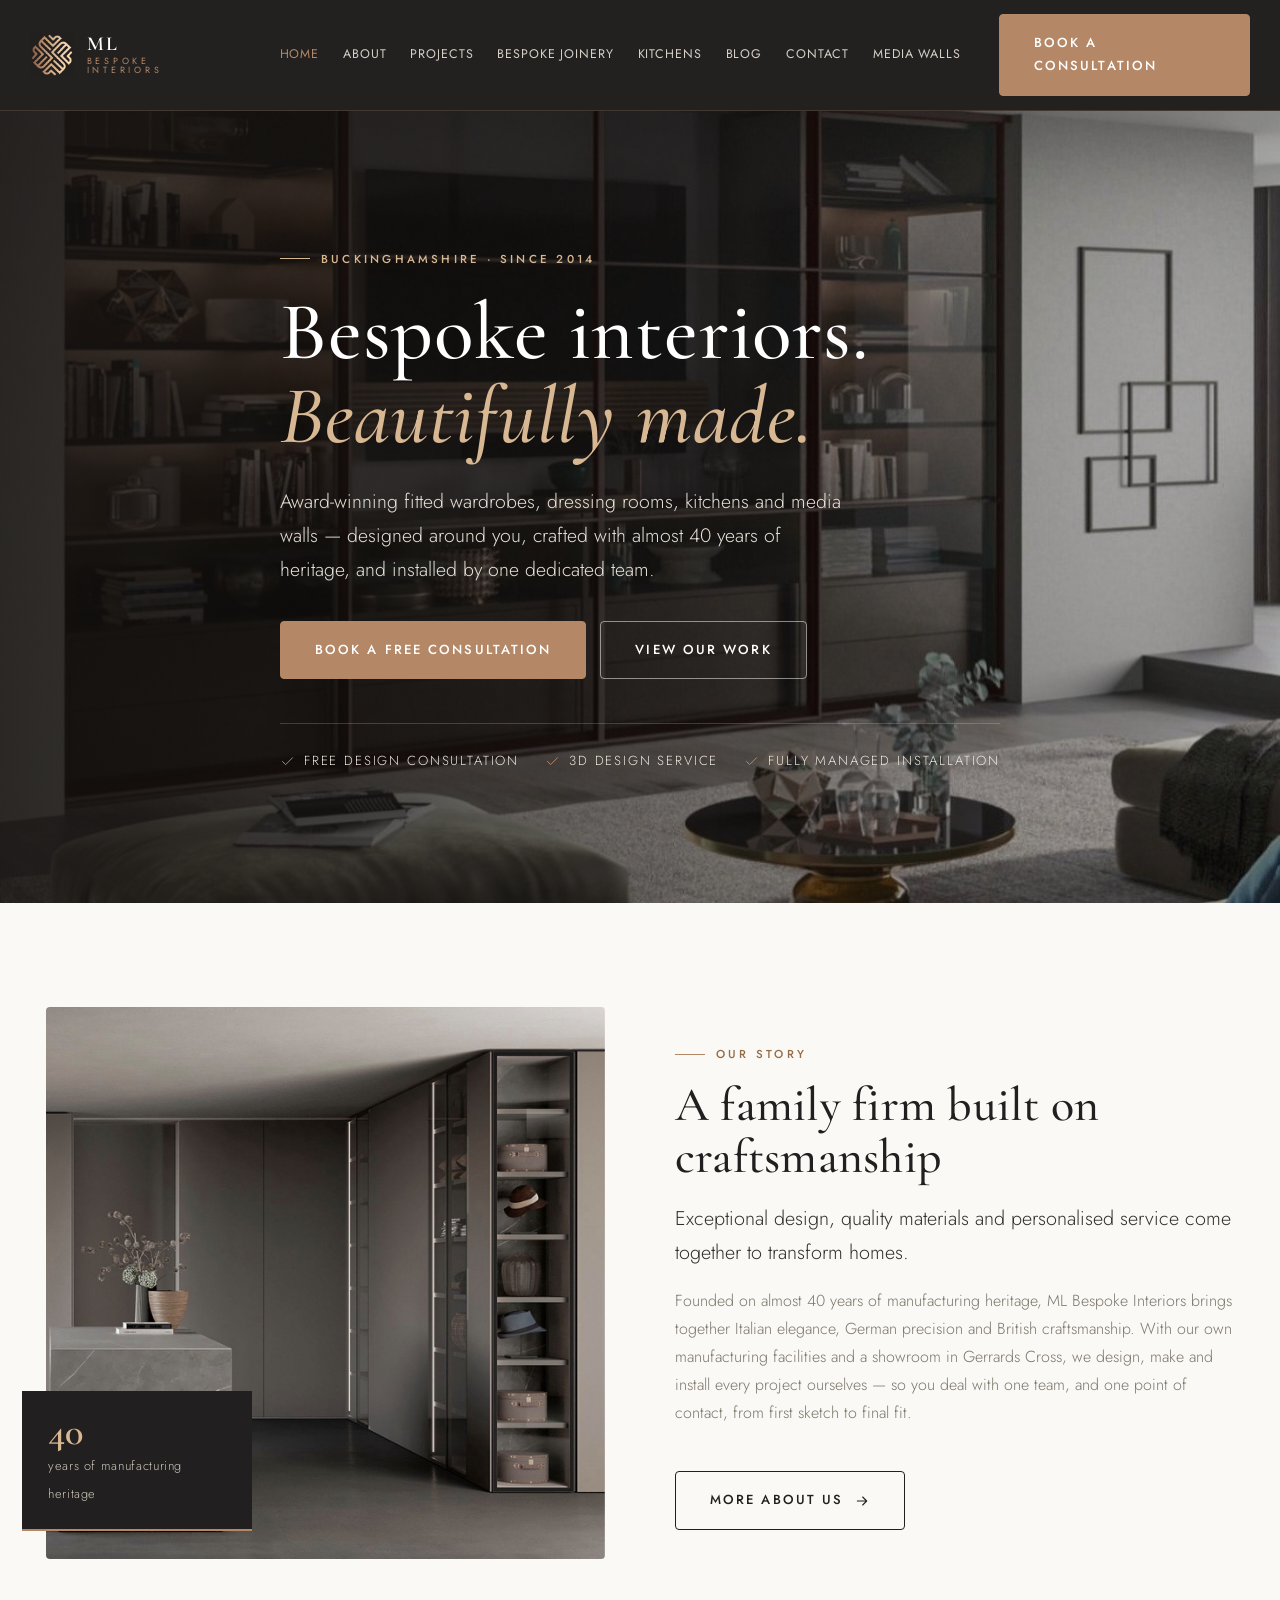
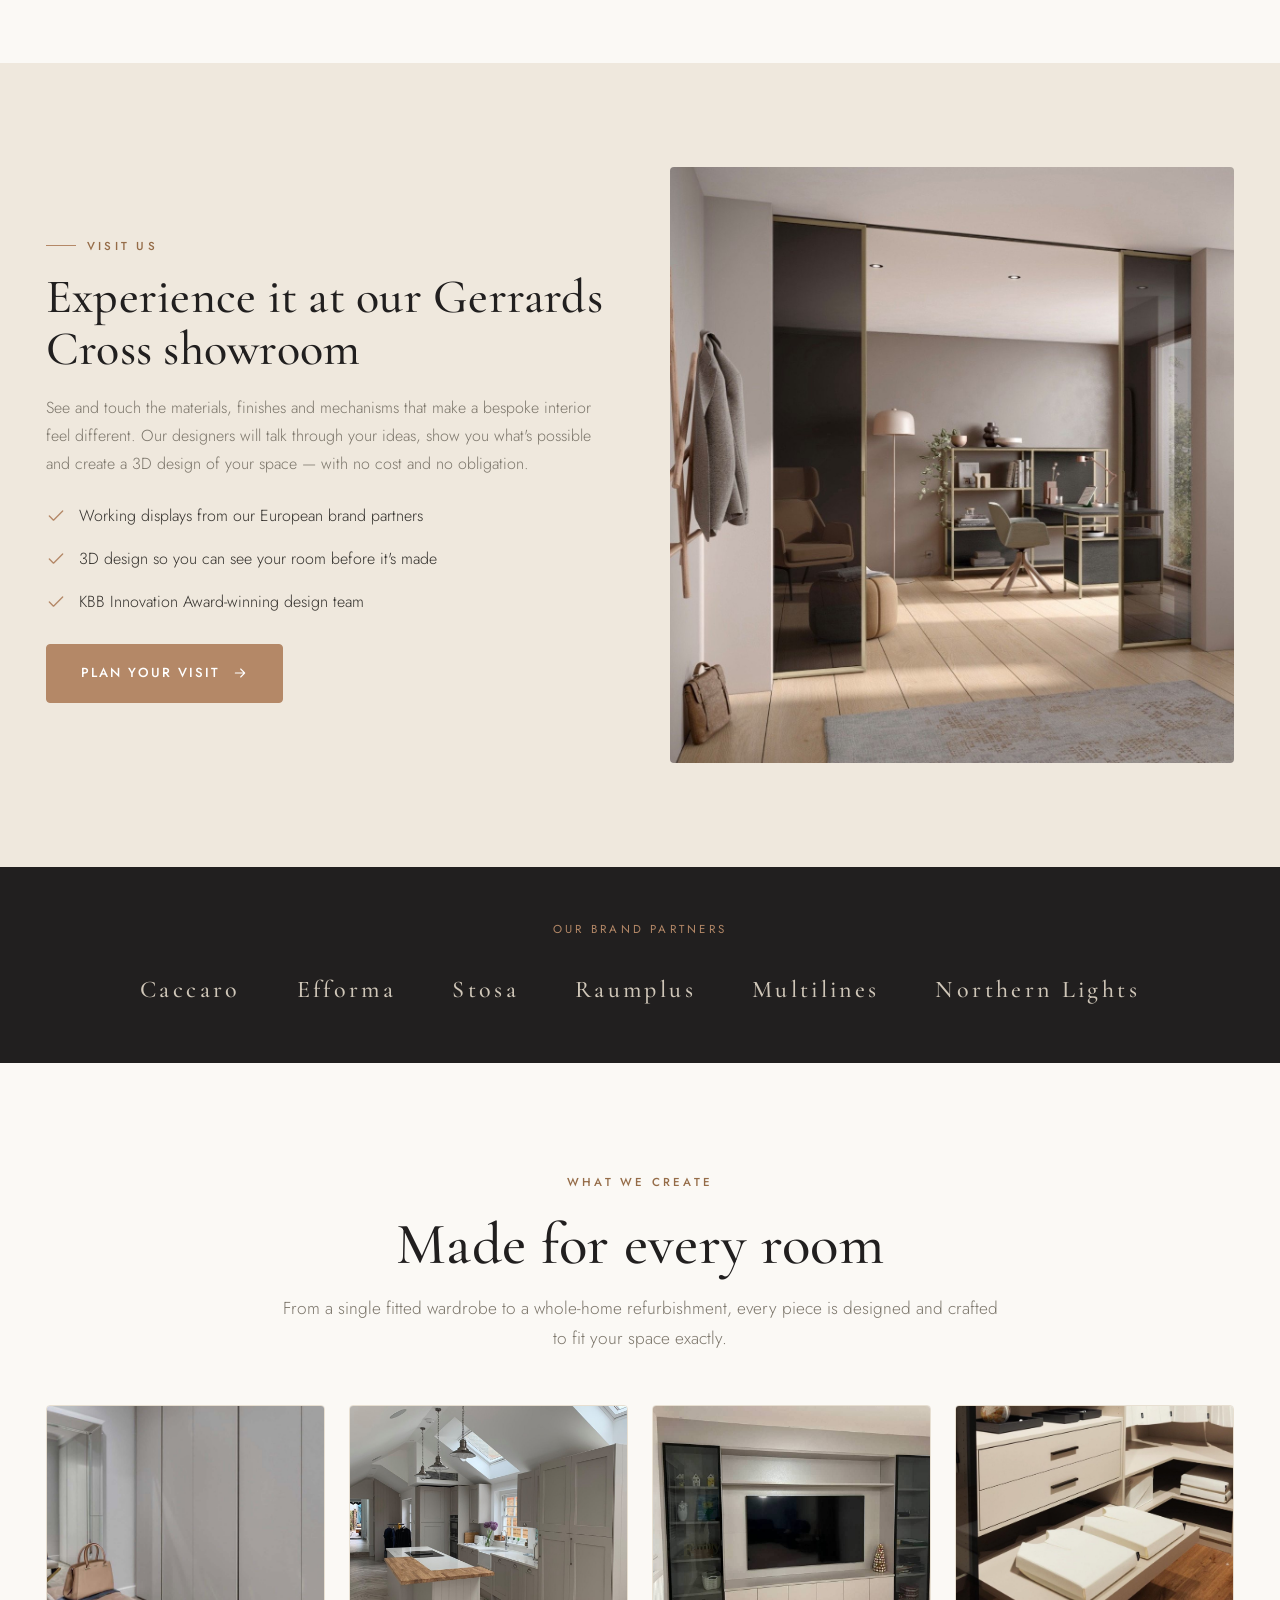
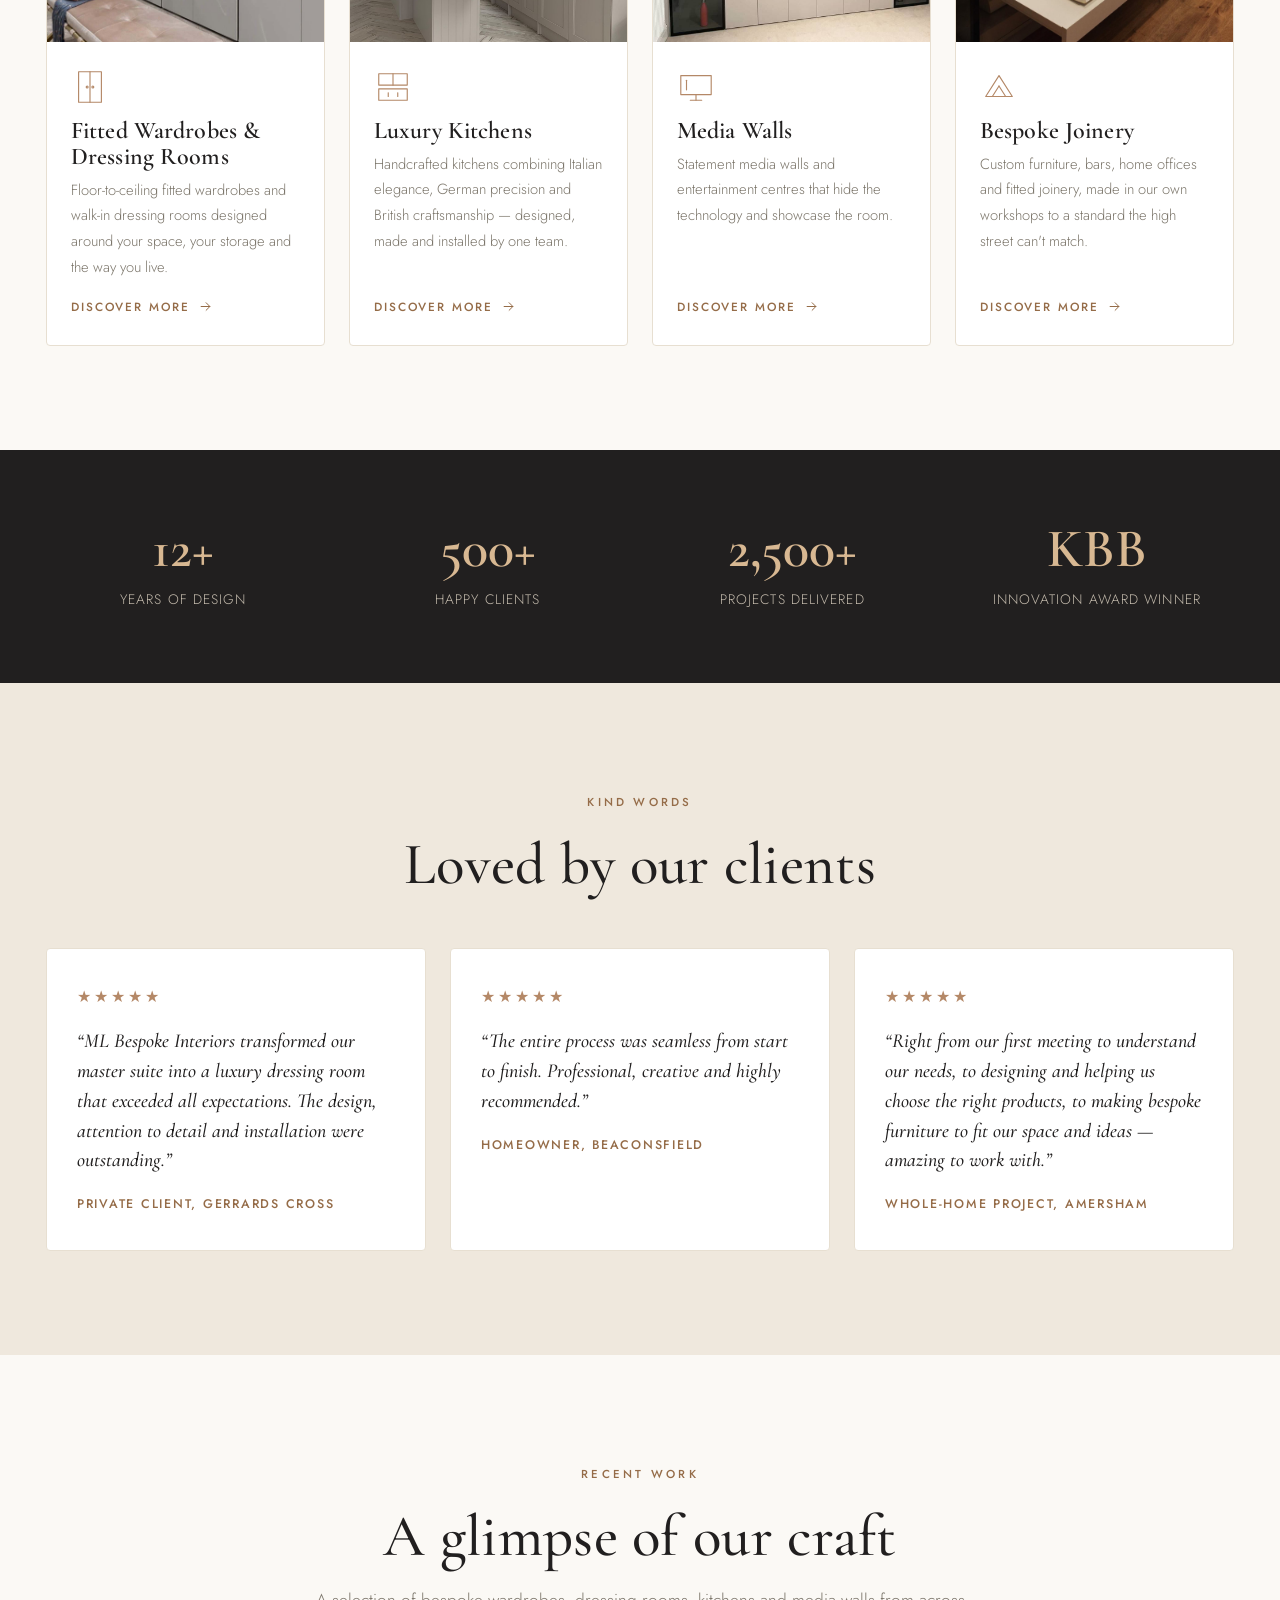
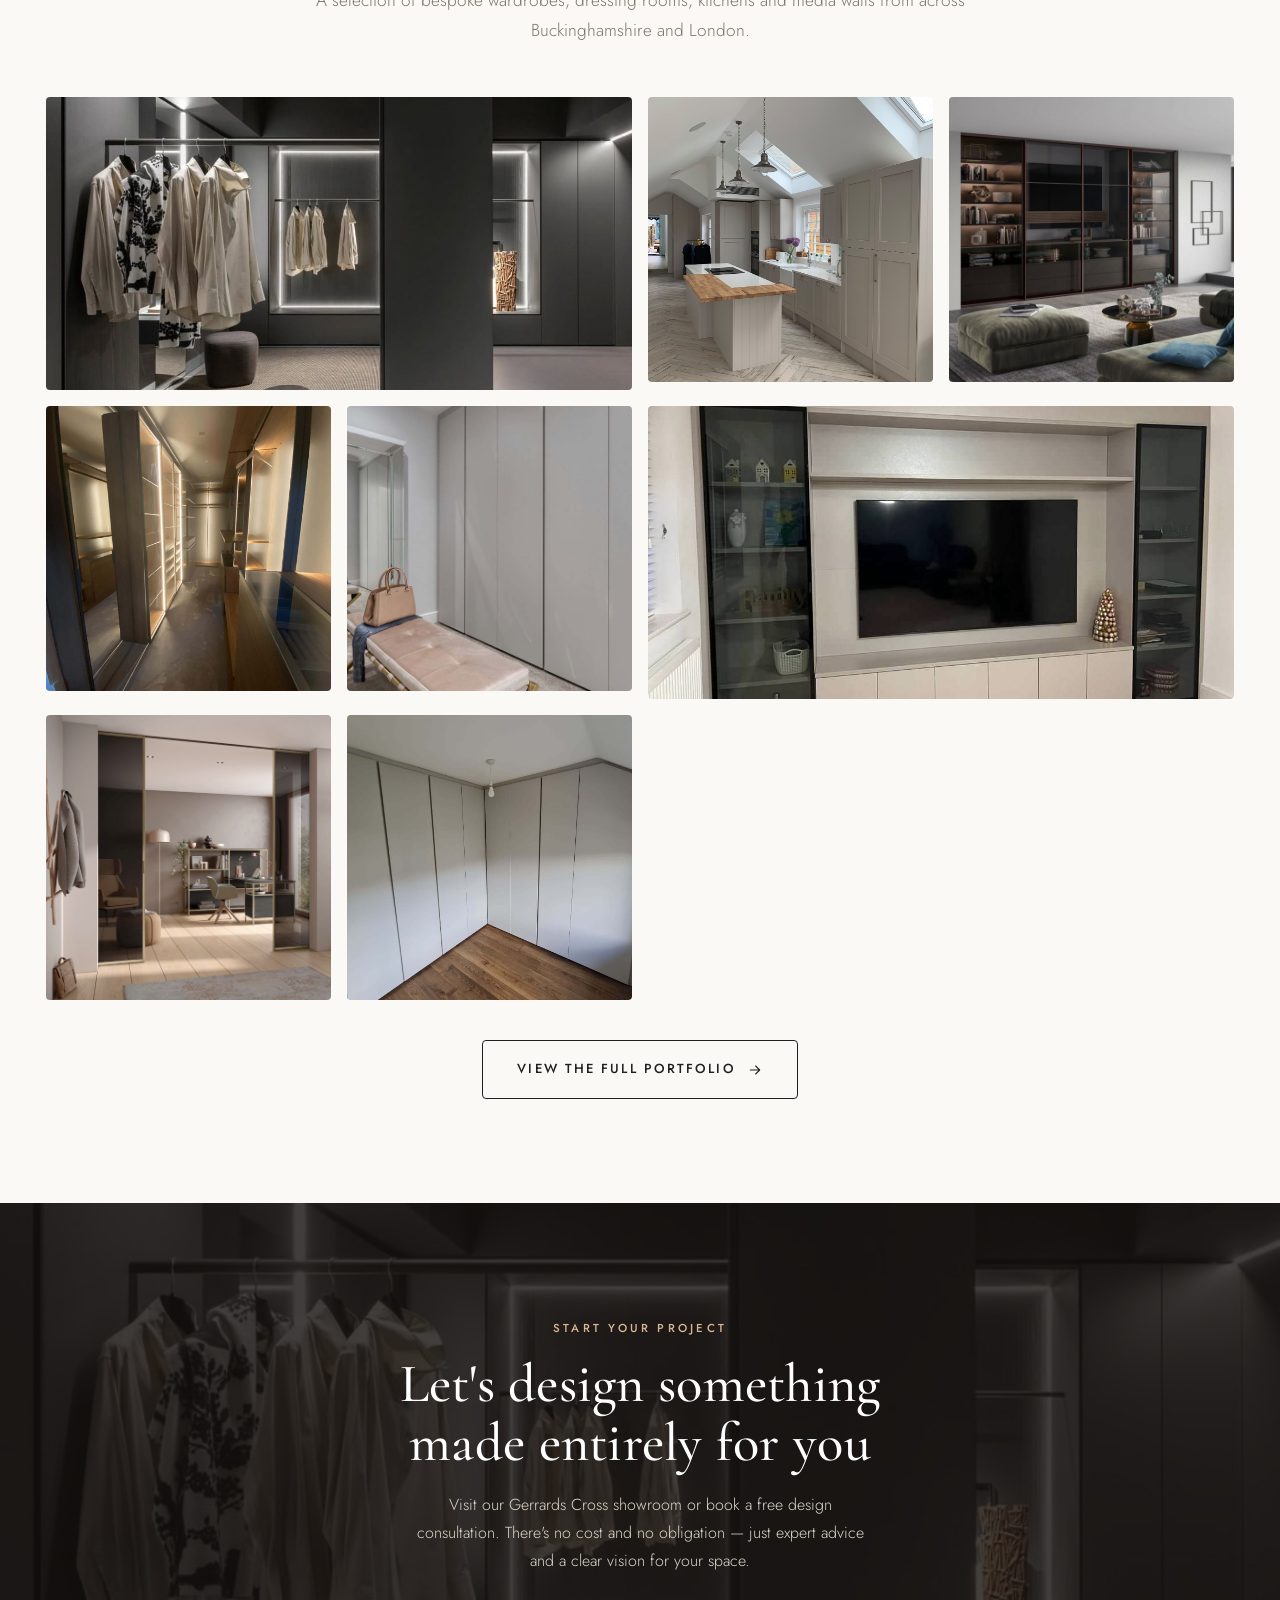
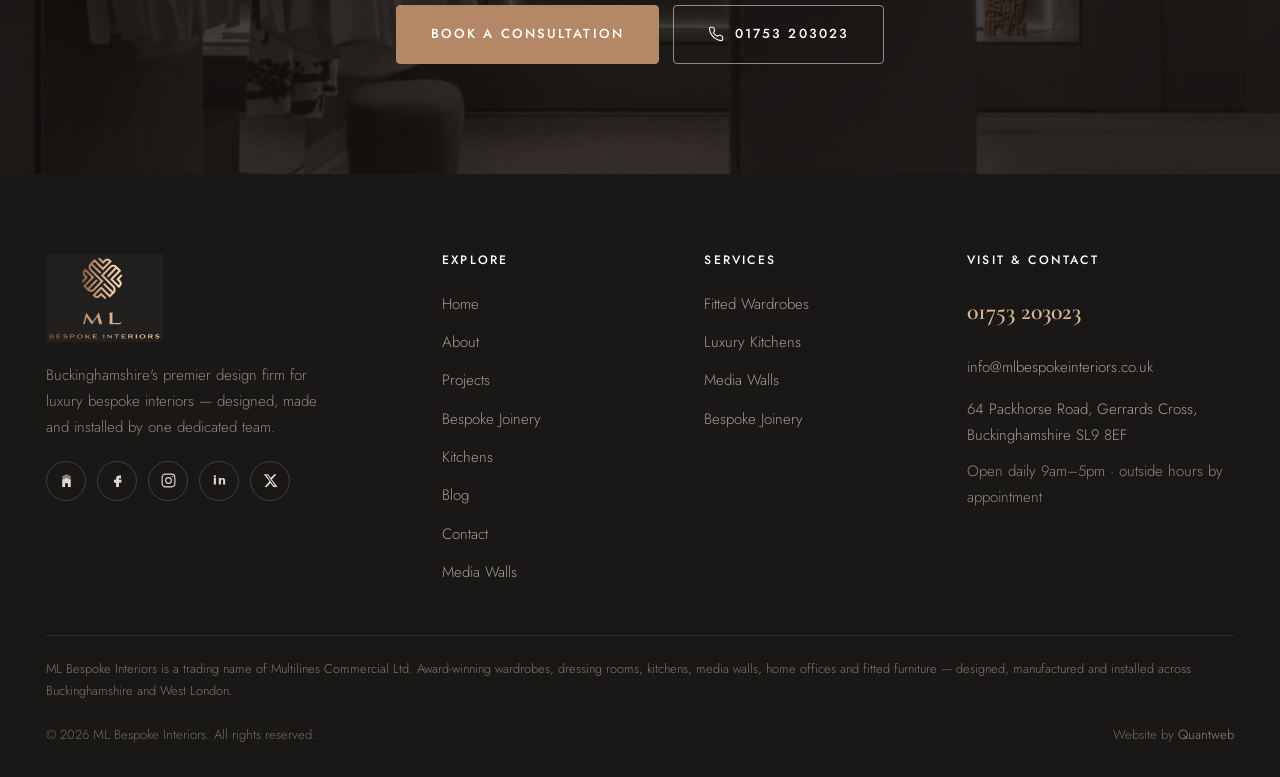
==== commit 56360a44: "ML Bespoke Interiors website Co-authored-by: Cursor <cursoragent@cursor.com>" ====
--- a/index.html
+++ b/index.html
@@ -2,7 +2,7 @@
 <meta charset="utf-8"><meta name="viewport" content="width=device-width,initial-scale=1">
 <title>ML Bespoke Interiors — Luxury Bespoke Interiors in Buckinghamshire</title>
 <meta name="description" content="Award-winning luxury bespoke interiors in Gerrards Cross, Buckinghamshire. Fitted wardrobes, walk-in dressing rooms, luxury kitchens, media walls and bespoke joinery — designed, made and installed by one team.">
-<link rel="canonical" href="https://www.mlbespokeinteriors.co.uk/index.html">
+<link rel="canonical" href="https://www.mlbespokeinteriors.co.uk/">
 <meta property="og:type" content="website"><meta property="og:site_name" content="ML Bespoke Interiors">
 <meta property="og:title" content="ML Bespoke Interiors — Luxury Bespoke Interiors in Buckinghamshire"><meta property="og:description" content="Award-winning luxury bespoke interiors in Gerrards Cross, Buckinghamshire. Fitted wardrobes, walk-in dressing rooms, luxury kitchens, media walls and bespoke joinery — designed, made and installed by one team.">
 <meta property="og:image" content="https://www.mlbespokeinteriors.co.uk/assets/hero.jpg"><meta name="theme-color" content="#211f1f">
@@ -12,22 +12,21 @@
 <link rel="stylesheet" href="css/site.css">
 </head><body>
 <header class="site"><div class="bar">
-  <a class="brand" href="index.html" aria-label="ML Bespoke Interiors home">
+  <a class="brand" href="/" aria-label="ML Bespoke Interiors home">
     <img src="assets/mark.png" alt="ML Bespoke Interiors">
     <span class="bt"><b>ML</b><span>Bespoke Interiors</span></span>
   </a>
-  <nav class="nav-links"><a href="index.html">Home</a><a href="about.html">About</a><a href="services.html">Services</a><a href="projects.html">Projects</a><a href="contact.html">Contact</a></nav>
+  <nav class="nav-links"><a href="/" class="active">Home</a><a href="about">About</a><a href="projects">Projects</a><a href="bespoke-joinery">Bespoke Joinery</a><a href="kitchens">Kitchens</a><a href="blog">Blog</a><a href="contact">Contact</a><a href="media-walls">Media Walls</a></nav>
   <div class="nav-cta">
-    <a class="callchip" href="tel:+441753203023"><svg viewBox="0 0 24 24" fill="none" stroke="currentColor" stroke-width="1.6" stroke-linecap="round" stroke-linejoin="round"><path d="M22 16.9v3a2 2 0 0 1-2.2 2 19.8 19.8 0 0 1-8.6-3 19.5 19.5 0 0 1-6-6 19.8 19.8 0 0 1-3-8.6A2 2 0 0 1 4.1 2h3a2 2 0 0 1 2 1.7c.1.9.3 1.8.6 2.6a2 2 0 0 1-.5 2.1L8 9.6a16 16 0 0 0 6 6l1.2-1.2a2 2 0 0 1 2.1-.5c.8.3 1.7.5 2.6.6a2 2 0 0 1 1.7 2z"/></svg>01753 203023</a>
-    <a class="btn btn-bronze" href="contact.html">Book a consultation</a>
+    <a class="btn btn-bronze" href="contact">Book a consultation</a>
     <button class="burger" data-mm-open aria-label="Open menu"><span></span><span></span><span></span></button>
   </div>
 </div></header>
 <div class="mm-back" data-mm-close></div>
 <aside class="mobile-menu">
   <button class="mm-close" data-mm-close aria-label="Close">&times;</button>
-  <a href="index.html" data-mm-close>Home</a><a href="about.html" data-mm-close>About</a><a href="services.html" data-mm-close>Services</a><a href="projects.html" data-mm-close>Projects</a><a href="contact.html" data-mm-close>Contact</a>
-  <a class="btn btn-bronze" href="contact.html" data-mm-close>Book a consultation</a>
+  <a href="/" data-mm-close>Home</a><a href="about" data-mm-close>About</a><a href="projects" data-mm-close>Projects</a><a href="bespoke-joinery" data-mm-close>Bespoke Joinery</a><a href="kitchens" data-mm-close>Kitchens</a><a href="blog" data-mm-close>Blog</a><a href="contact" data-mm-close>Contact</a><a href="media-walls" data-mm-close>Media Walls</a>
+  <a class="btn btn-bronze" href="contact" data-mm-close>Book a consultation</a>
   <a class="btn btn-outline-w" href="tel:+441753203023" data-mm-close>Call 01753 203023</a>
 </aside>
 <section class="hero">
@@ -36,11 +35,11 @@
     <span class="eyebrow">Buckinghamshire · Since 2014</span>
     <h1>Bespoke interiors.<br><em>Beautifully made.</em></h1>
     <p class="sub">Award-winning fitted wardrobes, dressing rooms, kitchens and media walls — designed around you, crafted with almost 40 years of heritage, and installed by one dedicated team.</p>
-    <div class="hero-cta"><a class="btn btn-bronze" href="contact.html">Book a free consultation</a><a class="btn btn-outline-w" href="projects.html">View our work</a></div>
+    <div class="hero-cta"><a class="btn btn-bronze" href="contact">Book a free consultation</a><a class="btn btn-outline-w" href="projects">View our work</a></div>
     <div class="hero-quick">
-      <a href="services.html"><svg viewBox="0 0 24 24" fill="none" stroke="currentColor" stroke-width="1.6" stroke-linecap="round" stroke-linejoin="round"><path d="m20 6-11 11-5-5"/></svg> Free design consultation</a>
-      <a href="services.html"><svg viewBox="0 0 24 24" fill="none" stroke="currentColor" stroke-width="1.6" stroke-linecap="round" stroke-linejoin="round"><path d="m20 6-11 11-5-5"/></svg> 3D design service</a>
-      <a href="services.html"><svg viewBox="0 0 24 24" fill="none" stroke="currentColor" stroke-width="1.6" stroke-linecap="round" stroke-linejoin="round"><path d="m20 6-11 11-5-5"/></svg> Fully managed installation</a>
+      <a href="contact"><svg viewBox="0 0 24 24" fill="none" stroke="currentColor" stroke-width="1.6" stroke-linecap="round" stroke-linejoin="round"><path d="m20 6-11 11-5-5"/></svg> Free design consultation</a>
+      <a href="contact"><svg viewBox="0 0 24 24" fill="none" stroke="currentColor" stroke-width="1.6" stroke-linecap="round" stroke-linejoin="round"><path d="m20 6-11 11-5-5"/></svg> 3D design service</a>
+      <a href="contact"><svg viewBox="0 0 24 24" fill="none" stroke="currentColor" stroke-width="1.6" stroke-linecap="round" stroke-linejoin="round"><path d="m20 6-11 11-5-5"/></svg> Fully managed installation</a>
     </div>
   </div>
 </section>
@@ -52,7 +51,7 @@
     <h2 style="font-size:clamp(2rem,3.8vw,3rem);margin:16px 0 18px;font-weight:500">A family firm built on craftsmanship</h2>
     <p class="lead">Exceptional design, quality materials and personalised service come together to transform homes.</p>
     <p>Founded on almost 40 years of manufacturing heritage, ML Bespoke Interiors brings together Italian elegance, German precision and British craftsmanship. With our own manufacturing facilities and a showroom in Gerrards Cross, we design, make and install every project ourselves — so you deal with one team, and one point of contact, from first sketch to final fit.</p>
-    <a class="btn btn-outline" href="about.html" style="margin-top:26px">More about us <svg viewBox="0 0 24 24" fill="none" stroke="currentColor" stroke-width="1.6" stroke-linecap="round" stroke-linejoin="round"><path d="M5 12h14M13 6l6 6-6 6"/></svg></a>
+    <a class="btn btn-outline" href="about" style="margin-top:26px">More about us <svg viewBox="0 0 24 24" fill="none" stroke="currentColor" stroke-width="1.6" stroke-linecap="round" stroke-linejoin="round"><path d="M5 12h14M13 6l6 6-6 6"/></svg></a>
   </div>
 </div></div></section>
 
@@ -67,7 +66,7 @@
       <li><svg viewBox="0 0 24 24" fill="none" stroke="currentColor" stroke-width="1.6" stroke-linecap="round" stroke-linejoin="round"><path d="m20 6-11 11-5-5"/></svg> 3D design so you can see your room before it's made</li>
       <li><svg viewBox="0 0 24 24" fill="none" stroke="currentColor" stroke-width="1.6" stroke-linecap="round" stroke-linejoin="round"><path d="m20 6-11 11-5-5"/></svg> KBB Innovation Award-winning design team</li>
     </ul>
-    <a class="btn btn-bronze" href="contact.html" style="margin-top:28px">Plan your visit <svg viewBox="0 0 24 24" fill="none" stroke="currentColor" stroke-width="1.6" stroke-linecap="round" stroke-linejoin="round"><path d="M5 12h14M13 6l6 6-6 6"/></svg></a>
+    <a class="btn btn-bronze" href="contact" style="margin-top:28px">Plan your visit <svg viewBox="0 0 24 24" fill="none" stroke="currentColor" stroke-width="1.6" stroke-linecap="round" stroke-linejoin="round"><path d="M5 12h14M13 6l6 6-6 6"/></svg></a>
   </div>
 </div></div></section>
 
@@ -78,13 +77,13 @@
 
 <section class="sec"><div class="wrap">
   <div class="sec-head center" data-reveal><span class="eyebrow c">What we create</span><h2>Made for every room</h2><p>From a single fitted wardrobe to a whole-home refurbishment, every piece is designed and crafted to fit your space exactly.</p></div>
-  <div class="grid4"><a class="scard" href="services.html" data-reveal>
+  <div class="grid4"><a class="scard" href="bespoke-joinery" data-reveal>
       <div class="ph"><img src="assets/p11.jpg" alt="Fitted Wardrobes & Dressing Rooms" loading="lazy"></div>
-      <div class="bd"><div class="ic"><svg viewBox="0 0 40 40" fill="none" stroke="currentColor" stroke-width="1.2" stroke-linecap="round" stroke-linejoin="round"><rect x="8" y="4" width="24" height="32"/><line x1="20" y1="4" x2="20" y2="36"/><circle cx="17" cy="20" r="1"/><circle cx="23" cy="20" r="1"/></svg></div><h3>Fitted Wardrobes & Dressing Rooms</h3><p>Floor-to-ceiling fitted wardrobes and walk-in dressing rooms designed around your space, your storage and the way you live.</p><span class="go">Discover more <svg viewBox="0 0 24 24" fill="none" stroke="currentColor" stroke-width="1.6" stroke-linecap="round" stroke-linejoin="round"><path d="M5 12h14M13 6l6 6-6 6"/></svg></span></div></a><a class="scard" href="services.html" data-reveal>
+      <div class="bd"><div class="ic"><svg viewBox="0 0 40 40" fill="none" stroke="currentColor" stroke-width="1.2" stroke-linecap="round" stroke-linejoin="round"><rect x="8" y="4" width="24" height="32"/><line x1="20" y1="4" x2="20" y2="36"/><circle cx="17" cy="20" r="1"/><circle cx="23" cy="20" r="1"/></svg></div><h3>Fitted Wardrobes & Dressing Rooms</h3><p>Floor-to-ceiling fitted wardrobes and walk-in dressing rooms designed around your space, your storage and the way you live.</p><span class="go">Discover more <svg viewBox="0 0 24 24" fill="none" stroke="currentColor" stroke-width="1.6" stroke-linecap="round" stroke-linejoin="round"><path d="M5 12h14M13 6l6 6-6 6"/></svg></span></div></a><a class="scard" href="kitchens" data-reveal>
       <div class="ph"><img src="assets/p03.jpg" alt="Luxury Kitchens" loading="lazy"></div>
-      <div class="bd"><div class="ic"><svg viewBox="0 0 40 40" fill="none" stroke="currentColor" stroke-width="1.2" stroke-linecap="round" stroke-linejoin="round"><rect x="5" y="6" width="30" height="12"/><rect x="5" y="22" width="30" height="12"/><line x1="20" y1="6" x2="20" y2="18"/><line x1="15" y1="26" x2="15" y2="30"/><line x1="25" y1="26" x2="25" y2="30"/></svg></div><h3>Luxury Kitchens</h3><p>Handcrafted kitchens combining Italian elegance, German precision and British craftsmanship — designed, made and installed by one team.</p><span class="go">Discover more <svg viewBox="0 0 24 24" fill="none" stroke="currentColor" stroke-width="1.6" stroke-linecap="round" stroke-linejoin="round"><path d="M5 12h14M13 6l6 6-6 6"/></svg></span></div></a><a class="scard" href="services.html" data-reveal>
+      <div class="bd"><div class="ic"><svg viewBox="0 0 40 40" fill="none" stroke="currentColor" stroke-width="1.2" stroke-linecap="round" stroke-linejoin="round"><rect x="5" y="6" width="30" height="12"/><rect x="5" y="22" width="30" height="12"/><line x1="20" y1="6" x2="20" y2="18"/><line x1="15" y1="26" x2="15" y2="30"/><line x1="25" y1="26" x2="25" y2="30"/></svg></div><h3>Luxury Kitchens</h3><p>Handcrafted kitchens combining Italian elegance, German precision and British craftsmanship — designed, made and installed by one team.</p><span class="go">Discover more <svg viewBox="0 0 24 24" fill="none" stroke="currentColor" stroke-width="1.6" stroke-linecap="round" stroke-linejoin="round"><path d="M5 12h14M13 6l6 6-6 6"/></svg></span></div></a><a class="scard" href="media-walls" data-reveal>
       <div class="ph"><img src="assets/p08.jpg" alt="Media Walls" loading="lazy"></div>
-      <div class="bd"><div class="ic"><svg viewBox="0 0 40 40" fill="none" stroke="currentColor" stroke-width="1.2" stroke-linecap="round" stroke-linejoin="round"><rect x="4" y="8" width="32" height="20"/><line x1="14" y1="34" x2="26" y2="34"/><line x1="20" y1="28" x2="20" y2="34"/><line x1="10" y1="13" x2="10" y2="23"/></svg></div><h3>Media Walls</h3><p>Statement media walls and entertainment centres that hide the technology and showcase the room.</p><span class="go">Discover more <svg viewBox="0 0 24 24" fill="none" stroke="currentColor" stroke-width="1.6" stroke-linecap="round" stroke-linejoin="round"><path d="M5 12h14M13 6l6 6-6 6"/></svg></span></div></a><a class="scard" href="services.html" data-reveal>
+      <div class="bd"><div class="ic"><svg viewBox="0 0 40 40" fill="none" stroke="currentColor" stroke-width="1.2" stroke-linecap="round" stroke-linejoin="round"><rect x="4" y="8" width="32" height="20"/><line x1="14" y1="34" x2="26" y2="34"/><line x1="20" y1="28" x2="20" y2="34"/><line x1="10" y1="13" x2="10" y2="23"/></svg></div><h3>Media Walls</h3><p>Statement media walls and entertainment centres that hide the technology and showcase the room.</p><span class="go">Discover more <svg viewBox="0 0 24 24" fill="none" stroke="currentColor" stroke-width="1.6" stroke-linecap="round" stroke-linejoin="round"><path d="M5 12h14M13 6l6 6-6 6"/></svg></span></div></a><a class="scard" href="bespoke-joinery" data-reveal>
       <div class="ph"><img src="assets/p05.jpg" alt="Bespoke Joinery" loading="lazy"></div>
       <div class="bd"><div class="ic"><svg viewBox="0 0 40 40" fill="none" stroke="currentColor" stroke-width="1.2" stroke-linecap="round" stroke-linejoin="round"><path d="M6 30 20 8l14 22z"/><line x1="13" y1="30" x2="20" y2="19"/><line x1="27" y1="30" x2="20" y2="19"/></svg></div><h3>Bespoke Joinery</h3><p>Custom furniture, bars, home offices and fitted joinery, made in our own workshops to a standard the high street can't match.</p><span class="go">Discover more <svg viewBox="0 0 24 24" fill="none" stroke="currentColor" stroke-width="1.6" stroke-linecap="round" stroke-linejoin="round"><path d="M5 12h14M13 6l6 6-6 6"/></svg></span></div></a></div>
 </div></section>
@@ -99,7 +98,7 @@
 <section class="sec"><div class="wrap">
   <div class="sec-head center" data-reveal><span class="eyebrow c">Recent work</span><h2>A glimpse of our craft</h2><p>A selection of bespoke wardrobes, dressing rooms, kitchens and media walls from across Buckinghamshire and London.</p></div>
   <div class="gal"><a data-lb="assets/p12.jpg" class="wide"><img src="assets/p12.jpg" alt="ML Bespoke Interiors project" loading="lazy"></a><a data-lb="assets/p03.jpg"><img src="assets/p03.jpg" alt="ML Bespoke Interiors project" loading="lazy"></a><a data-lb="assets/p04.jpg"><img src="assets/p04.jpg" alt="ML Bespoke Interiors project" loading="lazy"></a><a data-lb="assets/p07.jpg"><img src="assets/p07.jpg" alt="ML Bespoke Interiors project" loading="lazy"></a><a data-lb="assets/p11.jpg"><img src="assets/p11.jpg" alt="ML Bespoke Interiors project" loading="lazy"></a><a data-lb="assets/p08.jpg" class="wide"><img src="assets/p08.jpg" alt="ML Bespoke Interiors project" loading="lazy"></a><a data-lb="assets/p06.jpg"><img src="assets/p06.jpg" alt="ML Bespoke Interiors project" loading="lazy"></a><a data-lb="assets/p10.jpg"><img src="assets/p10.jpg" alt="ML Bespoke Interiors project" loading="lazy"></a></div>
-  <div style="text-align:center;margin-top:40px" data-reveal><a class="btn btn-outline" href="projects.html">View the full portfolio <svg viewBox="0 0 24 24" fill="none" stroke="currentColor" stroke-width="1.6" stroke-linecap="round" stroke-linejoin="round"><path d="M5 12h14M13 6l6 6-6 6"/></svg></a></div>
+  <div style="text-align:center;margin-top:40px" data-reveal><a class="btn btn-outline" href="projects">View the full portfolio <svg viewBox="0 0 24 24" fill="none" stroke="currentColor" stroke-width="1.6" stroke-linecap="round" stroke-linejoin="round"><path d="M5 12h14M13 6l6 6-6 6"/></svg></a></div>
 </div></section>
 
 <section class="cta">
@@ -108,7 +107,7 @@
     <span class="eyebrow c" style="color:var(--gold-l)">Start your project</span>
     <h2>Let's design something made entirely for you</h2>
     <p>Visit our Gerrards Cross showroom or book a free design consultation. There's no cost and no obligation — just expert advice and a clear vision for your space.</p>
-    <div class="cta-row"><a class="btn btn-bronze" href="contact.html">Book a consultation</a><a class="btn btn-outline-w" href="tel:+441753203023"><svg viewBox="0 0 24 24" fill="none" stroke="currentColor" stroke-width="1.6" stroke-linecap="round" stroke-linejoin="round"><path d="M22 16.9v3a2 2 0 0 1-2.2 2 19.8 19.8 0 0 1-8.6-3 19.5 19.5 0 0 1-6-6 19.8 19.8 0 0 1-3-8.6A2 2 0 0 1 4.1 2h3a2 2 0 0 1 2 1.7c.1.9.3 1.8.6 2.6a2 2 0 0 1-.5 2.1L8 9.6a16 16 0 0 0 6 6l1.2-1.2a2 2 0 0 1 2.1-.5c.8.3 1.7.5 2.6.6a2 2 0 0 1 1.7 2z"/></svg> 01753 203023</a></div>
+    <div class="cta-row"><a class="btn btn-bronze" href="contact">Book a consultation</a><a class="btn btn-outline-w" href="tel:+441753203023"><svg viewBox="0 0 24 24" fill="none" stroke="currentColor" stroke-width="1.6" stroke-linecap="round" stroke-linejoin="round"><path d="M22 16.9v3a2 2 0 0 1-2.2 2 19.8 19.8 0 0 1-8.6-3 19.5 19.5 0 0 1-6-6 19.8 19.8 0 0 1-3-8.6A2 2 0 0 1 4.1 2h3a2 2 0 0 1 2 1.7c.1.9.3 1.8.6 2.6a2 2 0 0 1-.5 2.1L8 9.6a16 16 0 0 0 6 6l1.2-1.2a2 2 0 0 1 2.1-.5c.8.3 1.7.5 2.6.6a2 2 0 0 1 1.7 2z"/></svg> 01753 203023</a></div>
   </div>
 </section>
 <footer class="site"><div class="wrap">
@@ -116,8 +115,8 @@
     <div class="fbrand"><img src="assets/logo.png" alt="ML Bespoke Interiors"><p>Buckinghamshire's premier design firm for luxury bespoke interiors — designed, made and installed by one dedicated team.</p>
       <div class="fsoc"><a href="https://www.houzz.co.uk/pro/webuser_960647307" target="_blank" rel="noopener" aria-label="Houzz"><svg viewBox="0 0 24 24" fill="currentColor"><path d="M12 3 6 6v5l6-3 6 3V6z" opacity=".55"/><path d="M6 11v10h4v-5h4v5h4V11l-6-3z"/></svg></a><a href="https://www.facebook.com/MultilinesLuxuryBedrooms" target="_blank" rel="noopener" aria-label="Facebook"><svg viewBox="0 0 24 24" fill="currentColor"><path d="M14 9h3V5h-3c-2.2 0-4 1.8-4 4v2H7v4h3v6h4v-6h3l1-4h-4V9a1 1 0 0 1 1-1z"/></svg></a><a href="https://www.instagram.com/ml_bespoke_interiors" target="_blank" rel="noopener" aria-label="Instagram"><svg viewBox="0 0 24 24" fill="none" stroke="currentColor" stroke-width="1.6"><rect x="3" y="3" width="18" height="18" rx="5"/><circle cx="12" cy="12" r="4"/><circle cx="17.5" cy="6.5" r="1" fill="currentColor" stroke="none"/></svg></a><a href="https://www.linkedin.com/company/79999368" target="_blank" rel="noopener" aria-label="LinkedIn"><svg viewBox="0 0 24 24" fill="currentColor"><path d="M6.94 8.5v9H4V8.5zM5.47 4.5a1.7 1.7 0 1 0 0 3.4 1.7 1.7 0 0 0 0-3.4zM20 17.5h-2.9v-4.8c0-1.2-.5-2-1.5-2s-1.6.7-1.6 2v4.8H11v-9h2.9v1.2c.5-.8 1.4-1.4 2.7-1.4 2 0 3.4 1.3 3.4 4z"/></svg></a><a href="https://x.com/ml_bespoke" target="_blank" rel="noopener" aria-label="X"><svg viewBox="0 0 24 24" fill="currentColor"><path d="M17.5 3h3l-6.6 7.6L22 21h-5.9l-4.3-5.6L6.7 21H3.6l7-8.1L2.5 3h6l3.9 5.1zm-1 16h1.6L8 4.6H6.3z"/></svg></a></div>
     </div>
-    <div class="col"><h4>Explore</h4><a href="index.html">Home</a><a href="about.html">About</a><a href="services.html">Services</a><a href="projects.html">Projects</a><a href="contact.html">Contact</a></div>
-    <div class="col"><h4>Services</h4><a href="services.html">Fitted Wardrobes</a><a href="services.html">Luxury Kitchens</a><a href="services.html">Media Walls</a><a href="services.html">Bespoke Joinery</a></div>
+    <div class="col"><h4>Explore</h4><a href="/">Home</a><a href="about">About</a><a href="projects">Projects</a><a href="bespoke-joinery">Bespoke Joinery</a><a href="kitchens">Kitchens</a><a href="blog">Blog</a><a href="contact">Contact</a><a href="media-walls">Media Walls</a></div>
+    <div class="col"><h4>Services</h4><a href="bespoke-joinery">Fitted Wardrobes</a><a href="kitchens">Luxury Kitchens</a><a href="media-walls">Media Walls</a><a href="bespoke-joinery">Bespoke Joinery</a></div>
     <div class="col fcontact"><h4>Visit &amp; contact</h4>
       <a class="big" href="tel:+441753203023">01753 203023</a>
       <a href="mailto:info@mlbespokeinteriors.co.uk">info@mlbespokeinteriors.co.uk</a>
--- a/css/site.css
+++ b/css/site.css
@@ -48,8 +48,8 @@
 .brand .bt{display:flex;flex-direction:column;line-height:1}
 .brand .bt b{font-family:var(--f-h);font-weight:600;font-size:1.24rem;color:#fff;letter-spacing:.14em}
 .brand .bt span{font-family:var(--f-b);font-weight:400;font-size:.56rem;letter-spacing:.42em;text-transform:uppercase;color:var(--bronze);margin-top:3px}
-.nav-links{display:flex;gap:2px;margin-left:22px}
-.nav-links a{font-family:var(--f-b);font-weight:400;font-size:.82rem;letter-spacing:.12em;text-transform:uppercase;color:#d7d0c6;padding:10px 15px;transition:.2s;position:relative}
+.nav-links{display:flex;gap:0;margin-left:18px}
+.nav-links a{font-family:var(--f-b);font-weight:400;font-size:.78rem;letter-spacing:.07em;text-transform:uppercase;color:#d7d0c6;padding:9px 12px;transition:.2s;position:relative;white-space:nowrap}
 .nav-links a:hover{color:#fff}
 .nav-links a.active{color:var(--bronze)}
 .nav-cta{margin-left:auto;display:flex;align-items:center;gap:18px}
@@ -125,6 +125,14 @@
 .scard .go svg{width:15px;height:15px;transition:.2s}
 .scard:hover .go svg{transform:translateX(5px)}
 
+/* process steps */
+.steps{display:grid;grid-template-columns:repeat(3,1fr);gap:24px}
+.step{background:var(--white);border:1px solid var(--line);border-radius:var(--r);padding:32px 28px;transition:.3s}
+.step:hover{box-shadow:var(--shadow-s);transform:translateY(-4px)}
+.step .n{font-family:var(--f-h);font-weight:600;font-size:1.3rem;width:48px;height:48px;border-radius:50%;border:1px solid var(--bronze);color:var(--bronze);display:grid;place-items:center;margin-bottom:18px}
+.step h3{margin-bottom:8px}
+.step p{color:var(--muted);font-size:.95rem}
+
 /* stats dark band */
 .stats{background:var(--charcoal);color:#fff}
 .stats .wrap{display:grid;grid-template-columns:repeat(4,1fr);gap:30px;text-align:center}
@@ -239,7 +247,7 @@
 @media(prefers-reduced-motion:reduce){[data-reveal]{opacity:1;transform:none;transition:none}}
 
 @media(max-width:1040px){
-  .grid4,.gal,.pgrid,.stats .wrap{grid-template-columns:repeat(2,1fr)}
+  .grid4,.gal,.pgrid,.stats .wrap,.steps{grid-template-columns:repeat(2,1fr)}
   .tgrid{grid-template-columns:1fr}
   .split,.contact-grid{grid-template-columns:1fr;gap:44px}
   .split.rev .media{order:0}
@@ -253,7 +261,7 @@
   .wrap{padding:0 18px}
   .bar{padding:12px 18px}
   .sec{padding:70px 0}
-  .grid4,.gal,.pgrid,.stats .wrap,.form .row,footer.site .cols{grid-template-columns:1fr}
+  .grid4,.gal,.pgrid,.stats .wrap,.form .row,footer.site .cols,.steps{grid-template-columns:1fr}
   .gal a.wide{grid-column:span 1;aspect-ratio:1/1}
   .media .tag{left:12px}
   .hero-cta .btn{flex:1 1 auto}
